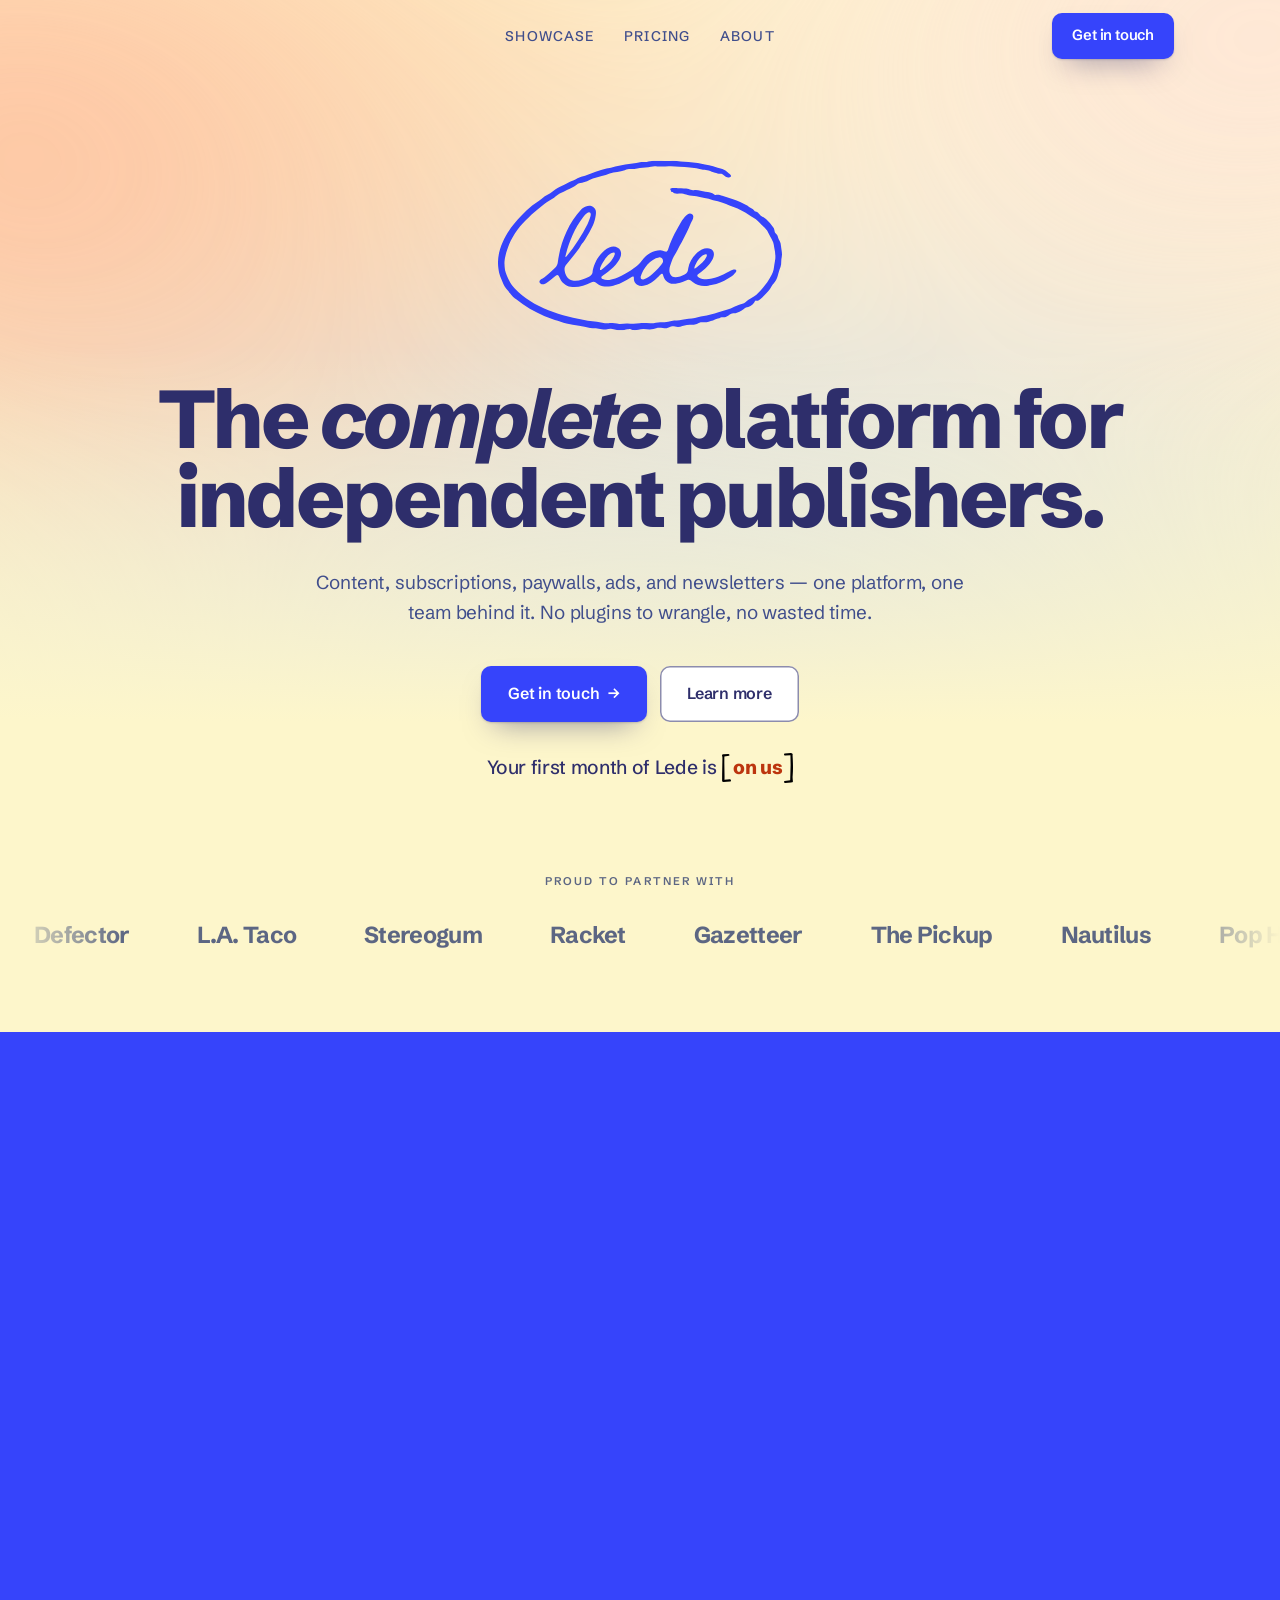
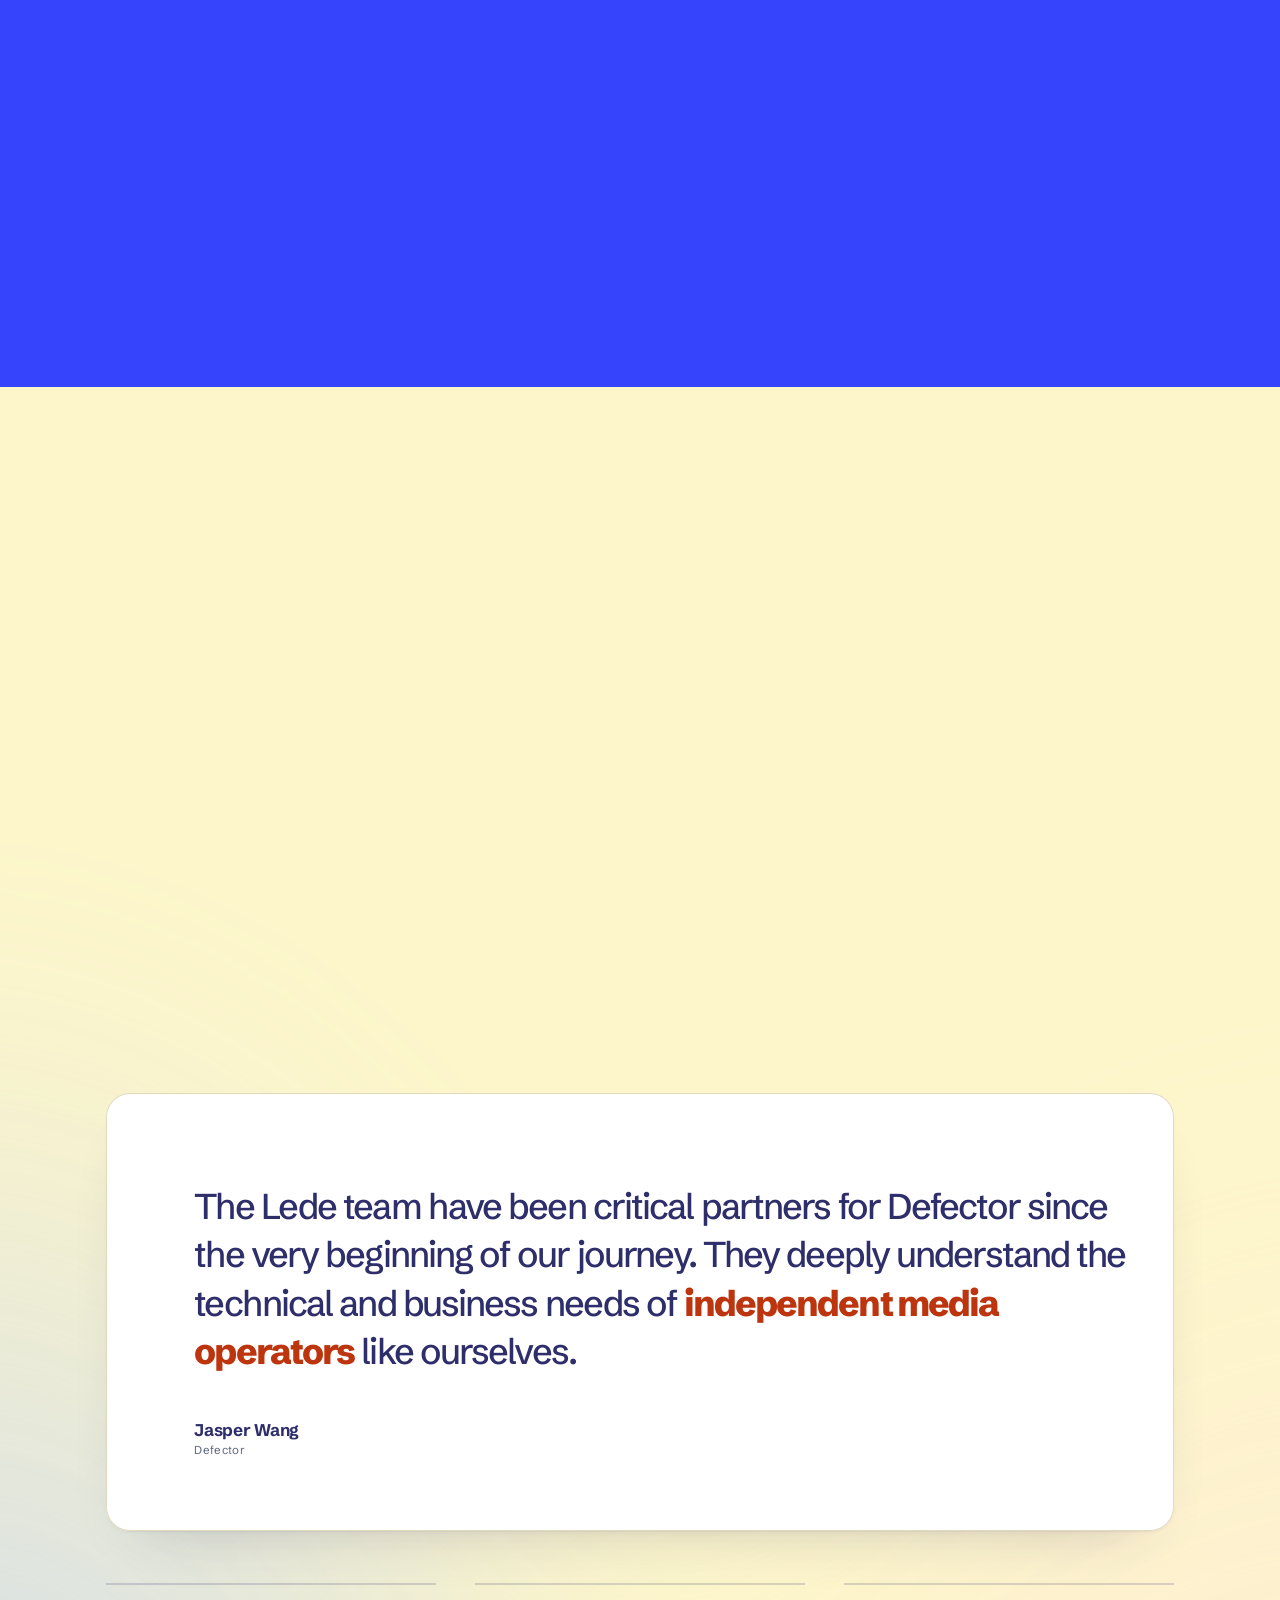
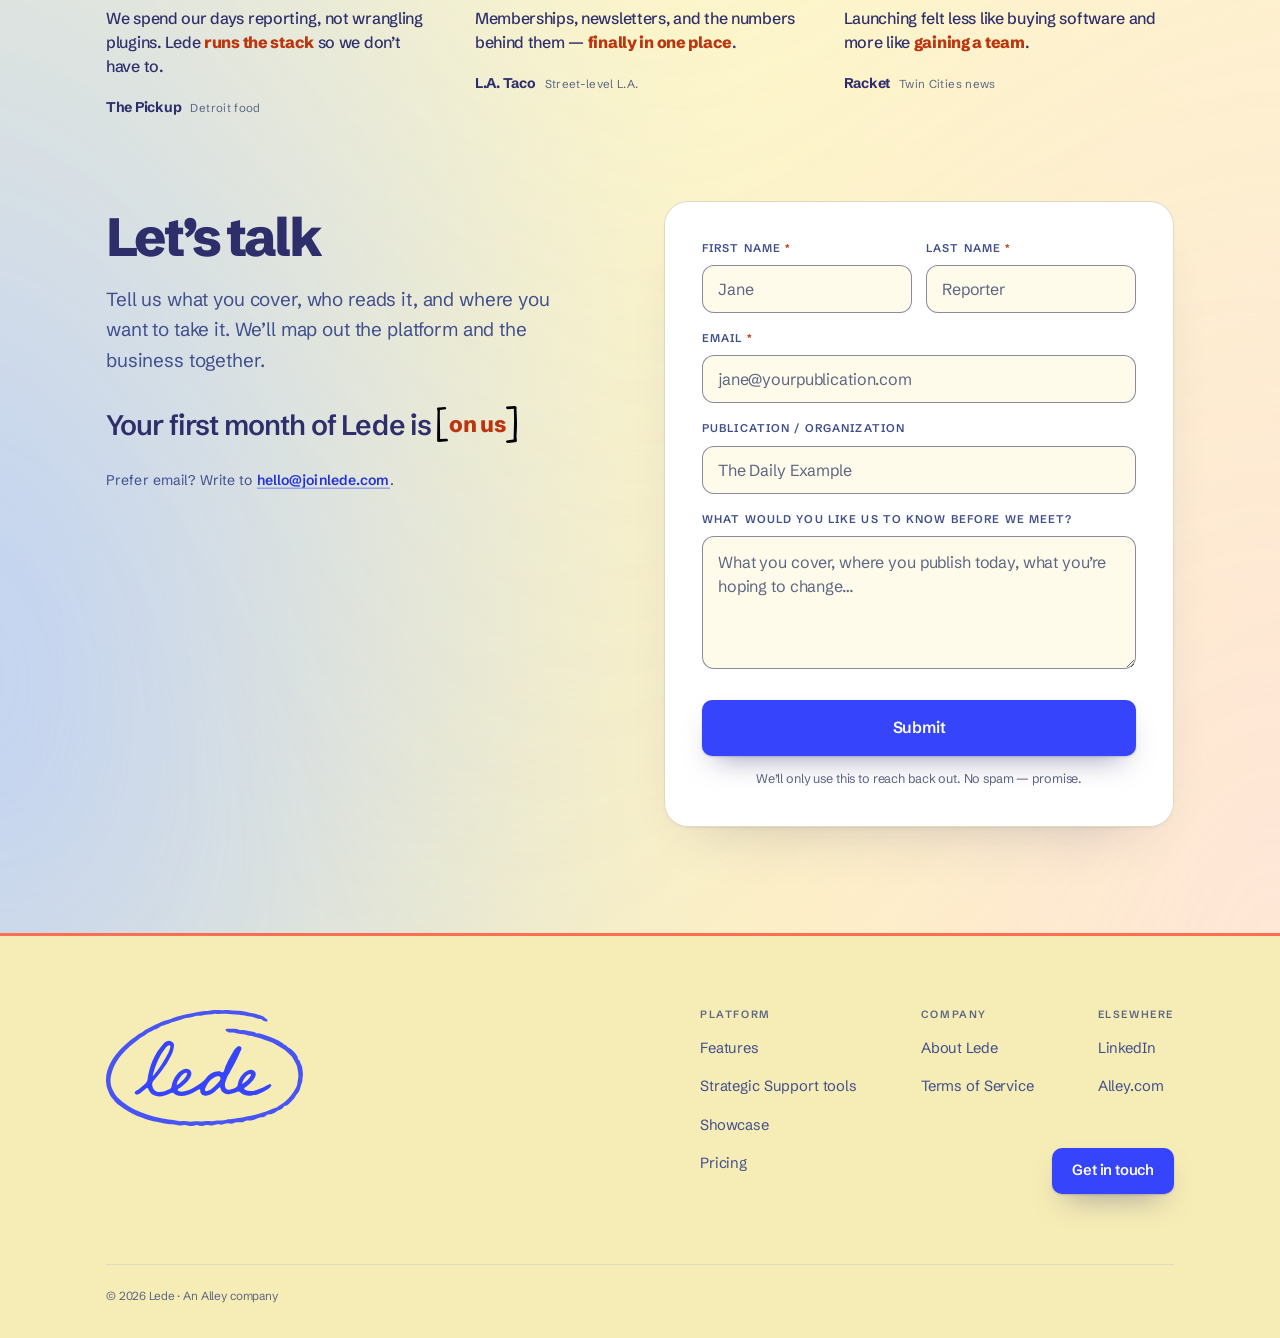
==== index.html @ f25b714c "Home page from Figma 4068:2: shared nav/footer/form, working feature carousel, exported SVG art Co-A" ====
<!DOCTYPE html>
<html lang="en" class="no-js">
<head>
<meta charset="utf-8">
<meta name="viewport" content="width=device-width, initial-scale=1">
<meta name="robots" content="noindex, nofollow">
<title>Lede — The complete platform for independent publishers</title>
<meta name="description" content="Lede is a technology platform for independent publishers. Content, subscriptions, paywalls, ads, and newsletters — one platform, one team behind it.">
<link rel="preconnect" href="https://fonts.googleapis.com">
<link rel="preconnect" href="https://fonts.gstatic.com" crossorigin>
<link href="https://fonts.googleapis.com/css2?family=Schibsted+Grotesk:ital,wght@0,400..900;1,400..900&display=swap" rel="stylesheet">
<link rel="stylesheet" href="css/lede.css">
<script>document.documentElement.className = 'js';</script>
<script src="js/lede.js" defer></script>
</head>
<body class="home">
<header class="nav" id="nav">
  <div class="nav-in">
    <a class="brand" href="index.html" aria-label="Lede — home"><img src="assets/svg/wordmark-nav.svg" width="104" height="43" alt=""></a>
    <nav class="nav-links" aria-label="Main">
      <a href="showcase.html">Showcase</a>
      <a href="pricing.html">Pricing</a>
      <a href="about.html">About</a>
    </nav>
    <div class="nav-cta"><a class="btn btn-p btn-sm" href="#start">Get in touch</a></div>
  </div>
</header>

<main>

<!-- ============================ HERO ============================ -->
<section class="hero" id="top">
  <div class="wash top" aria-hidden="true"></div>
  <div class="wrap hero-in">
    <img class="hero-mark reveal" src="assets/svg/logo-hero.svg" width="320" height="191" alt="Lede">
    <div class="reveal">
      <h1 class="h1">The <em class="it">complete</em> platform for independent publishers.</h1>
      <p class="lead">Content, subscriptions, paywalls, ads, and newsletters &mdash; one platform, one team
        behind it. No plugins to wrangle, no wasted time.</p>
    </div>
    <div class="reveal">
      <div class="hero-ctas">
        <a class="btn btn-p" href="#start">Get in touch <span class="arw" aria-hidden="true">&rarr;</span></a>
        <a class="btn btn-s" href="#platform">Learn more</a>
      </div>
      <p class="offer">Your first month of Lede is <span class="onus"><img class="art" src="assets/svg/bracket-sm-l.svg" width="9" height="29" alt="" aria-hidden="true"><span>on us</span><img class="art" src="assets/svg/bracket-sm-r.svg" width="9" height="29" alt="" aria-hidden="true"></span></p>
    </div>
  </div>

  <div class="trusted reveal">
    <span class="label-up">Proud to partner with</span>
    <div class="mq-mask">
      <div class="mq" id="mq">
        <span>Defector</span><span>L.A. Taco</span><span>Stereogum</span><span>Racket</span><span>Gazetteer</span><span>The Pickup</span><span>Nautilus</span><span>Pop Heist</span><span>The Lost Ogle</span>
      </div>
    </div>
  </div>
</section>

<!-- ============================ FEATURES ============================ -->
<section class="band features" id="platform">
  <div class="wrap">
    <div class="sec-head center reveal">
      <h2 class="h2">Features that work together <em class="it uline">by&nbsp;design<img class="art" src="assets/svg/underline-features.svg" width="183" height="23" alt="" aria-hidden="true"></em>.</h2>
      <p class="lead">Lede&rsquo;s broad range of features are built to work together &mdash; and they&rsquo;re all
        included in Lede&rsquo;s price. No add-ons, no surprise line items.</p>
    </div>
  </div>

  <!-- all five features; one centred, neighbours peeking. Behaviour in js/lede.js -->
  <div class="fcar reveal" data-carousel aria-roledescription="carousel" aria-label="Lede features" tabindex="0">
    <div class="fcar-view">
      <div class="fcar-track">
    <article class="fcard">
      <div class="fc-media">
        <img src="assets/img/feature-revenue.webp" width="1656" height="950" alt="Lede revenue tools: subscription plans, a revenue chart, ad placements and an A/B test." decoding="async">
        <div class="fc-over"><h3>Every revenue stream, in any mix.</h3></div>
      </div>
      <div class="fc-info">
          <div class="fc-row"><b>Any pricing</b><span>Plans, one-off products, coupons and gift subscriptions.</span></div>
          <div class="fc-row"><b>No custom development</b><span>Offer and experiment without waiting on an engineer.</span></div>
          <div class="fc-row"><b>Subscriptions and ads</b><span>Whatever the mix, Lede will support it.</span></div>
        <a class="fc-link" href="showcase.html">See how revenue tools work <i aria-hidden="true">&rarr;</i></a>
      </div>
    </article>
    <article class="fcard">
      <div class="fc-media">
        <img src="assets/img/feature-publishing.webp" width="1658" height="949" alt="The WordPress block editor with a new post open." loading="lazy" decoding="async">
        <div class="fc-over"><h3>Publishing made simple.</h3></div>
      </div>
      <div class="fc-info">
          <div class="fc-row"><b>Built on WordPress</b><span>The most popular and time-tested CMS on the internet.</span></div>
          <div class="fc-row"><b>Expert migration</b><span>Whether you&rsquo;re on WordPress or not, we&rsquo;ll move your content over.</span></div>
          <div class="fc-row"><b>Team training</b><span>We&rsquo;ll train up your team.</span></div>
        <a class="fc-link" href="showcase.html">See how publishing works <i aria-hidden="true">&rarr;</i></a>
      </div>
    </article>
    <article class="fcard">
      <div class="fc-media">
        <img src="assets/img/feature-data.webp" width="1656" height="950" alt="Lede audience dashboard joining newsletter and subscription data." loading="lazy" decoding="async">
        <div class="fc-over"><h3>A complete picture of your whole audience.</h3></div>
      </div>
      <div class="fc-info">
          <div class="fc-row"><b>One roof</b><span>Newsletter and subscription data, together.</span></div>
          <div class="fc-row"><b>Every reader</b><span>A complete picture of the people who read you.</span></div>
        <a class="fc-link" href="showcase.html">See how audience data works <i aria-hidden="true">&rarr;</i></a>
      </div>
    </article>
    <article class="fcard">
      <div class="fc-media">
        <div class="fc-ph" aria-hidden="true"></div><!-- image to come -->
        <div class="fc-over"><h3>Run free newsletters.</h3></div>
      </div>
      <div class="fc-info">
          <div class="fc-row"><b>Free newsletters</b><span>Expand your audience.</span></div>
          <div class="fc-row"><b>Premium editions</b><span>Connect with your most loyal fans.</span></div>
          <div class="fc-row"><b>Powered by Beehiiv</b><span>Sends run through our Beehiiv integration.</span></div>
        <a class="fc-link" href="showcase.html">See how newsletters work <i aria-hidden="true">&rarr;</i></a>
      </div>
    </article>
    <article class="fcard">
      <div class="fc-media">
        <div class="fc-ph" aria-hidden="true"></div><!-- image to come -->
        <div class="fc-over"><h3>Unique layouts, and a look that&rsquo;s yours.</h3></div>
      </div>
      <div class="fc-info">
          <div class="fc-row"><b>Block editor</b><span>WordPress&rsquo;s block editor for crafting layouts.</span></div>
          <div class="fc-row"><b>Design settings</b><span>A suite of settings for the look and feel.</span></div>
          <div class="fc-row"><b>Your brand</b><span>A site that amplifies your brand.</span></div>
        <a class="fc-link" href="showcase.html">See how design control works <i aria-hidden="true">&rarr;</i></a>
      </div>
    </article>
      </div>
    </div>
    <div class="fc-dots"></div>
  </div>
</section>

<!-- ========== CLOSING: support card, praise and the form share one wash ========== -->
<div class="closing">
<div class="wash bottom" aria-hidden="true"></div>

<section class="praise" id="praise">
  <div class="wrap">
    <div class="bundle-card reveal" id="support">
      <img class="art corner tl" src="assets/svg/corner-tl.svg" width="60" height="52" alt="" aria-hidden="true">
      <img class="art corner br" src="assets/svg/corner-br.svg" width="61" height="59" alt="" aria-hidden="true">
      <h2 class="h2">But that&rsquo;s not all&hellip;</h2>
      <p class="lead">Lede was designed and built by a team with decades of experience supporting
        publishers with their business, technology, and design challenges. We&rsquo;re ready to
        bring this know-how to your team.</p>
      <div class="pills">
        <a class="pill" href="#start">Learn more about our strategic support services
          <img class="art" src="assets/svg/arrow-pill.svg" width="45" height="11" alt="" aria-hidden="true"></a>
      </div>
    </div>

    <div class="praise-body">
      <div class="praise-head reveal">
        <h2 class="h2">Praise for Lede</h2>
        <img class="art" src="assets/svg/underline-praise.svg" width="389" height="22" alt="" aria-hidden="true">
      </div>

      <figure class="q-lead reveal">
        <blockquote>The Lede team have been critical partners for Defector since the very beginning of
          our journey. They deeply understand the technical and business needs of
          <span class="mark">independent media operators</span> like ourselves.</blockquote>
        <figcaption class="attr"><span class="nm">Jasper Wang</span><span class="ro">Defector</span></figcaption>
      </figure>

      <!-- supporting quotes are SAMPLE copy pending real ones from the client -->
      <div class="q-grid stagger reveal">
        <figure class="q">
          <p>We spend our days reporting, not wrangling plugins. Lede <span class="mark">runs the stack</span> so we don&rsquo;t have to.</p>
          <figcaption class="attr"><span class="nm">The Pickup</span><span class="ro">Detroit food</span></figcaption>
        </figure>
        <figure class="q">
          <p>Memberships, newsletters, and the numbers behind them &mdash; <span class="mark">finally in one place</span>.</p>
          <figcaption class="attr"><span class="nm">L.A. Taco</span><span class="ro">Street-level L.A.</span></figcaption>
        </figure>
        <figure class="q">
          <p>Launching felt less like buying software and more like <span class="mark">gaining a team</span>.</p>
          <figcaption class="attr"><span class="nm">Racket</span><span class="ro">Twin Cities news</span></figcaption>
        </figure>
      </div>
    </div>
  </div>
</section>

<!-- ============================ FINAL CTA ============================ -->
<section class="final" id="start">
  <div class="wrap final-in">
    <div class="final-copy reveal">
      <h2 class="h2">Let&rsquo;s talk</h2>
      <p class="lead">Tell us what you cover, who reads it, and where you want to take it.
        We&rsquo;ll map out the platform and the business together.</p>
      <p class="offer">Your first month of Lede is <span class="onus"><img class="art" src="assets/svg/bracket-lg-l.svg" width="11" height="36" alt="" aria-hidden="true"><span>on us</span><img class="art" src="assets/svg/bracket-lg-r.svg" width="11" height="37" alt="" aria-hidden="true"></span></p>
      <p class="note">Prefer email? Write to <a class="mail-link" href="mailto:hello@joinlede.com">hello@joinlede.com</a>.</p>
    </div>

    <div class="form-card reveal">
      <div id="formView">
        <!-- FORM — NOT CONNECTED. To go live, give the form a real action (or
             POST with fetch in js/lede.js) and drop the preventDefault shim.
             Fields: firstName, lastName, email, publication, message (+ honeypot). -->
        <form id="claimForm" action="#" method="POST" novalidate>
          <div class="form-row">
            <div class="field">
              <label for="firstName">First name <span class="req">*</span></label>
              <input id="firstName" name="firstName" type="text" autocomplete="given-name" placeholder="Jane" required>
            </div>
            <div class="field">
              <label for="lastName">Last name <span class="req">*</span></label>
              <input id="lastName" name="lastName" type="text" autocomplete="family-name" placeholder="Reporter" required>
            </div>
          </div>
          <div class="field">
            <label for="email">Email <span class="req">*</span></label>
            <input id="email" name="email" type="email" autocomplete="email" placeholder="jane@yourpublication.com" required>
          </div>
          <div class="field">
            <label for="publication">Publication / organization</label>
            <input id="publication" name="publication" type="text" autocomplete="organization" placeholder="The Daily Example">
          </div>
          <div class="field">
            <label for="message">What would you like us to know before we meet?</label>
            <textarea id="message" name="message" rows="4" placeholder="What you cover, where you publish today, what you&rsquo;re hoping to change&hellip;"></textarea>
          </div>
          <div class="hp" aria-hidden="true"><label>Company<input name="company" type="text" tabindex="-1" autocomplete="off"></label></div>
          <button type="submit" class="btn btn-p">Submit</button>
          <p class="finehint">We&rsquo;ll only use this to reach back out. No spam &mdash; promise.</p>
        </form>
      </div>
      <div class="success" id="successView" role="status" aria-live="polite">
        <div class="badge-ok" aria-hidden="true"><svg viewBox="0 0 24 24" fill="none" stroke="currentColor" stroke-width="2.4" stroke-linecap="round" stroke-linejoin="round"><path d="M20 6 9 17l-5-5"/></svg></div>
        <h3>Thanks for reaching out!</h3>
        <p>We&rsquo;ll be back in touch very soon to schedule our discussion.</p>
      </div>
    </div>
  </div>
</section>

</div><!-- /.closing -->

</main>

<footer class="foot">
  <div class="wrap">
    <div class="foot-grid">
      <div class="foot-brand"><a href="index.html" aria-label="Lede — home"><img src="assets/svg/logo-footer.svg" width="197" height="117" alt=""></a></div>
      <div class="foot-cols">
        <div>
          <h4>Platform</h4>
          <ul>
            <li><a href="index.html#platform">Features</a></li>
            <li><a href="index.html#support">Strategic Support tools</a></li>
            <li><a href="showcase.html">Showcase</a></li>
            <li><a href="pricing.html">Pricing</a></li>
          </ul>
        </div>
        <div>
          <h4>Company</h4>
          <ul>
            <li><a href="about.html">About Lede</a></li>
            <li><a href="#">Terms of Service</a></li>
          </ul>
        </div>
        <div>
          <h4>Elsewhere</h4>
          <ul>
            <li><a href="#">LinkedIn</a></li>
            <li><a href="https://alley.com" target="_blank" rel="noopener">Alley.com</a></li>
          </ul>
        </div>
      </div>
    </div>
    <div class="foot-cta"><a class="btn btn-p btn-sm" href="#start">Get in touch</a></div>
    <div class="foot-base"><p>&copy; <span id="year">2026</span> Lede &middot; An Alley company</p></div>
  </div>
</footer>
</body>
</html>
---- css/lede.css ----
/* ============================================================
   LEDE — v13 · the one stylesheet every page shares
   Rebuilt from the Figma frames (file joinlede.com-redesign, page
   "Homepage (26)"): home 4068:2, pricing 4515:44, showcase 4520:58.
   Tokens are v12 "Ember" with the Figma's new blue (#3644FB). Type
   is Schibsted throughout — the mono face is gone. The scroll-drawn
   line is gone. Hand-drawn art lives in assets/svg/.

   Pages: index.html (home) · pricing.html · showcase.html · about.html
   Home only: body.home hides the nav wordmark until the header sticks.
   ============================================================ */

/* FONT SWAP: Schibsted Grotesk is a stand-in for an Adobe Fonts face.
   Change --sans below (and the <link> in each page) — nothing else moves. */

:root{
  /* ---------- grounds ---------- */
  --ground:      #FDF6CB;   /* page ground — the signature butter cream, NOT white */
  --ground-2:    #FFFBEA;   /* paler butter — the bundle section, so the card pops */
  --ground-3:    #F6ECB6;   /* toasted butter — the footer close */
  --surface:     #FFFFFF;   /* cards, product planes. On cream a card is 1.09:1, so
                               every card also carries a --line hairline. */
  --surface-2:   #FFFBEA;   /* nested panels, input fields */

  /* ---------- ink. Deep indigo, never black and never brown ---------- */
  --ink:         #2E2E6B;   /* 11.2:1 on the cream ground */
  --ink-soft:    #404E8C;   /* body — shifted toward blue so it reads cool on yellow */
  --ink-faint:   #5C6683;   /* meta — steel slate, 5.2:1 on cream */

  /* ---------- accents ---------- */
  --accent:      #3644FB;   /* v13 blue (Figma) — primary action, links, the band. 5.7:1 on cream, white on it 6.2:1 */
  --accent-deep: #2331D6;   /* hover / pressed */
  --accent-ink:  #FFFFFF;
  --pop:         #FF6E50;   /* persimmon — FILLS ONLY, never text on a light ground */
  --pop-deep:    #E85A3C;
  --pop-ink:     #262357;   /* the label colour on a persimmon fill — 5.2:1 */
  --warm:        #FF6E50;
  --warm-ink:    #BC350E;   /* persimmon darkened until it is legal as text — 5.3:1 on cream */

  /* ---------- the saturated band (platform section) ---------- */
  --band:        #3644FB;
  --band-ink:    #FFFFFF;
  --band-ink-soft:#E6ECFF;
  --band-rule:   #FDF0B8;   /* the rule under the emphasised phrase, ON the band —
                               persimmon is only 2.4:1 on cerulean, butter is 9.1:1 */

  /* ---------- the bundle card ---------- */
  --bundle:      #FF6E50;
  --bundle-ink:  #262357;
  --bundle-soft: #1F1C4A;
  --bundle-line: rgba(31,28,74,.62);   /* the pill stroke is the pill's only edge */
  --bundle-pill: rgba(255,253,246,.82);
  /* persimmon is mid-value: no text colour is legible enough on it to make one word
     jump. So on this palette the highlighted word becomes a cream marker block. */
  --mark-fg:     #2E2E6B;
  --mark-bg:     #FDF6CB;

  /* ---------- tints: card and pill surfaces. On cream these separate by HUE,
       not by luminance, so they are authored as opaque hexes. ---------- */
  --tint-1:      #E4EBFF;   /* blue */
  --tint-2:      #FFE9E3;   /* rose */
  --tint-3:      #FDF0B8;   /* butter */
  --tint-4:      #D8E2FF;   /* periwinkle */
  --tint-5:      #FFE1DC;   /* rose, light */

  /* ---------- rules ---------- */
  --line:        #E0DABE;
  --line-2:      #EDE7D2;
  --line-ink:    #2E2E6B;   /* the hand-drawn stroke — indigo ink, not black */

  /* ---------- the two washes. Warm opens, cool closes. Every stop is a LIGHT
       value so dark ink survives wherever they composite. The persimmon stop and
       the periwinkle stop are placed far apart on purpose: overlapped, they
       composite to a dead lavender. ---------- */
  --wash1-a:     #FFB394;   /* persimmon, lifted — upper left */
  --wash1-b:     #FFE1DC;   /* rose — upper right */
  --wash1-c:     #B9CCFF;   /* periwinkle — lower centre, clear of the persimmon */
  --wash2-a:     #AFC8FF;
  --wash2-b:     #FFE1DC;
  --wash2-c:     #FDF0B8;

  --input-line:  rgba(46,46,107,.55);   /* form + secondary-button stroke, 3:1 on white */
  --warm-deep:   #A22E0C;               /* the eyebrow, darkened for the closing wash */
  --sh-band:     0,0,0;                 /* on the saturated band an indigo-tinted shadow is
                                           invisible, so cards there cast a neutral one */

  /* derived: ink and accent at alpha, so nothing downstream hardcodes a colour.
     These are the ONLY reason this file and v11-volt differ solely in :root. */
  --ink-a12:     rgba(46,46,107,.12);
  --ink-a14:     rgba(46,46,107,.14);
  --ink-a16:     rgba(46,46,107,.16);
  --ink-a18:     rgba(46,46,107,.18);
  --ink-a34:     rgba(46,46,107,.34);
  --accent-a16:  rgba(54,68,251,.16);
  --accent-a40:  rgba(54,68,251,.4);
  --ground-0:    rgba(253,246,203,0);   /* --ground at zero alpha, for wash fades */
  --nav-bg:      rgba(253,246,203,.9);
  --rule-top:    #FF6E50;               /* the 3px rule over the footer */
  --tick:        url("data:image/svg+xml,%3Csvg xmlns='http://www.w3.org/2000/svg' viewBox='0 0 18 18'%3E%3Cpath d='M5 9.4l2.6 2.6L13 6.6' fill='none' stroke='%23262357' stroke-width='2' stroke-linecap='round' stroke-linejoin='round'/%3E%3C/svg%3E");

  /* shadows are tinted with the indigo, never with black */
  --sh: 46,46,107;

  --sans: "Schibsted Grotesk", "Helvetica Neue", Arial, sans-serif;
  /* v13: the Figma set everything in Schibsted — no mono face is loaded */

  --max: 1180px;
  --gut: clamp(20px, 5vw, 56px);
  --r-xl: 24px;
  --r-lg: 18px;
  --r-md: 12px;

  --shadow-card: 0 1px 0 rgba(var(--sh),.04), 0 2px 6px -3px rgba(var(--sh),.08),
                 0 30px 60px -40px rgba(var(--sh),.30);

  --ease: cubic-bezier(.22,1,.36,1);
  --ease-soft: cubic-bezier(.4,0,.2,1);
}

*,*::before,*::after{ box-sizing:border-box; }
html{ -webkit-text-size-adjust:100%; scroll-behavior:smooth; }
body{
  margin:0; background:var(--ground); color:var(--ink);
  font-family:var(--sans); font-size:17px; line-height:1.62;
  font-weight:400; letter-spacing:-.008em;
  -webkit-font-smoothing:antialiased; -moz-osx-font-smoothing:grayscale;
  overflow-x:hidden;
}
img,svg{ display:block; max-width:100%; }
figure,blockquote{ margin:0; }
a{ color:inherit; text-decoration:none; }
button{ font:inherit; color:inherit; cursor:pointer; }
::selection{ background:var(--pop); color:var(--pop-ink); }
:focus-visible{ outline:2.5px solid var(--accent); outline-offset:3px; border-radius:4px; }

.wrap{ width:100%; max-width:var(--max); margin:0 auto; padding-inline:var(--gut); }
.sr{ position:absolute; width:1px; height:1px; overflow:hidden; clip:rect(0 0 0 0); }

/* ============================================================
   TYPE
   ============================================================ */
h1,h2,h3,h4{ margin:0; font-weight:700; letter-spacing:-.035em; line-height:1.02; }
.h1{ font-size:clamp(2.75rem, 6.4vw, 5.5rem); font-weight:800; letter-spacing:-.042em; line-height:.97; }
.h2{ font-size:clamp(2.15rem, 4.2vw, 3.5rem); font-weight:800; letter-spacing:-.04em; line-height:1.02; }
.h3{ font-size:1.28rem; font-weight:700; line-height:1.22; letter-spacing:-.024em; }
.it{ font-style:italic; font-weight:800; }
.lead{ font-size:clamp(1.04rem,1.5vw,1.18rem); line-height:1.6; letter-spacing:-.0075em; color:var(--ink-soft); margin:0; }
.body-sm{ font-size:.95rem; line-height:1.58; color:var(--ink-soft); margin:0; }
.mark{ color:var(--warm-ink); font-weight:800; }
.label-up{ font-size:.7rem; font-weight:600; letter-spacing:.18em; text-transform:uppercase; color:var(--ink-faint); }
.mail-link{ color:var(--accent-deep); font-weight:600; box-shadow:inset 0 -1.5px 0 var(--accent-a40); transition:box-shadow .3s; }
.mail-link:hover{ box-shadow:inset 0 -2.5px 0 var(--accent-deep); }

.sec-head{ max-width:640px; }
.sec-head.center{ max-width:860px; margin:0 auto; text-align:center; }
.sec-head .lead{ margin-top:20px; max-width:620px; }
.sec-head.center .lead{ max-width:640px; margin-inline:auto; }

/* hand-drawn art sits in the flow as an <img>; decorative ones are aria-hidden */
.art{ display:block; height:auto; pointer-events:none; user-select:none; }

/* "[on us]" — the offer phrase between two hand-drawn brackets */
.onus{ display:inline-flex; align-items:center; white-space:nowrap; vertical-align:middle; color:var(--warm-ink); font-weight:800; }
.onus .art{ flex:0 0 auto; }

/* ============================================================
   THE WASH — one recipe, three light stops, heavy blur. Used twice
   per page: the opening wash under the page head, and the closing
   wash under the form. (Client rule since v9.)
   ============================================================ */
.wash{ position:absolute; inset:0; z-index:0; pointer-events:none; overflow:hidden; }
.wash::before{
  content:""; position:absolute; inset:-28% -22%;
  background:
    radial-gradient(64% 58% at 16% 30%, var(--wash1-a) 0%, transparent 70%),
    radial-gradient(62% 56% at 84% 20%, var(--wash1-b) 0%, transparent 70%),
    radial-gradient(82% 68% at 52% 78%, var(--wash1-c) 0%, transparent 72%);
  filter:blur(120px); opacity:.86;
}
.wash.top{ inset:0 0 auto; height:min(88vh, 880px); }
.wash.top::after{
  content:""; position:absolute; inset:auto 0 0; height:56%;
  background:linear-gradient(180deg, var(--ground-0), var(--ground) 84%);
}
.closing{ position:relative; isolation:isolate; }
.wash.bottom::before{
  background:
    radial-gradient(60% 56% at 12% 74%, var(--wash2-a) 0%, transparent 70%),
    radial-gradient(56% 60% at 88% 82%, var(--wash2-b) 0%, transparent 70%),
    radial-gradient(70% 62% at 58% 96%, var(--wash2-c) 0%, transparent 72%);
}
.wash.bottom::after{
  content:""; position:absolute; inset:0 0 auto; height:24%;
  background:linear-gradient(0deg, var(--ground-0), var(--ground) 94%);
}
.closing > section{ position:relative; z-index:1; }
.page-head{ position:relative; overflow:clip; isolation:isolate; }
.page-head > .wrap{ position:relative; z-index:1; }

/* ---------- reveal ---------- */
.reveal{ opacity:0; transform:translateY(18px); transition:opacity .8s var(--ease), transform .8s var(--ease); }
.reveal.is-in{ opacity:1; transform:none; }
.stagger>*{ opacity:0; transform:translateY(16px); transition:opacity .7s var(--ease), transform .7s var(--ease); }
.stagger.is-in>*{ opacity:1; transform:none; }
.stagger.is-in>*:nth-child(2){ transition-delay:.08s; }
.stagger.is-in>*:nth-child(3){ transition-delay:.14s; }
.stagger.is-in>*:nth-child(4){ transition-delay:.20s; }
.stagger.is-in>*:nth-child(5){ transition-delay:.26s; }
.stagger.is-in>*:nth-child(6){ transition-delay:.32s; }

/* ---------- buttons ---------- */
.btn{
  display:inline-flex; align-items:center; gap:.6em; border:0;
  padding:15px 27px; border-radius:10px; font-size:1rem; font-weight:600;
  letter-spacing:-.014em; position:relative; isolation:isolate;
  transition:transform .4s var(--ease), box-shadow .4s var(--ease), background .3s;
}
.btn-p{ background:var(--accent); color:var(--accent-ink); box-shadow:0 1px 2px rgba(var(--sh),.2), 0 14px 30px -14px rgba(var(--sh),.55); }
.btn-p:hover{ transform:translateY(-2px); background:var(--accent-deep); box-shadow:0 1px 2px rgba(var(--sh),.24), 0 22px 42px -16px rgba(var(--sh),.6); }
.btn-p .arw{ transition:transform .4s var(--ease); }
.btn-p:hover .arw{ transform:translateX(4px); }
.btn-s{ background:var(--surface); color:var(--ink); box-shadow:inset 0 0 0 1.5px var(--input-line); }
.btn-s:hover{ transform:translateY(-2px); box-shadow:inset 0 0 0 1.5px var(--ink-soft); }
.btn-sm{ padding:11px 20px; font-size:.925rem; }

/* ============================================================
   HEADER — Figma: wordmark left, links centred, button right.
   Transparent at rest; cream + blur once it sticks. On the home
   page the wordmark waits for the stick (the hero has the big logo).
   ============================================================ */
.nav{
  position:fixed; inset:0 0 auto; z-index:60; height:72px; display:flex; align-items:center;
  transition:background .4s var(--ease-soft), box-shadow .4s var(--ease-soft), height .4s var(--ease-soft);
}
.nav.stuck{
  height:62px; background:var(--nav-bg); backdrop-filter:blur(12px); -webkit-backdrop-filter:blur(12px);
  box-shadow:0 1px 0 var(--line-2), 0 8px 24px -18px rgba(var(--sh),.3);
}
.nav-in{
  display:grid; grid-template-columns:1fr auto 1fr; align-items:center; gap:24px;
  width:100%; max-width:var(--max); margin:0 auto; padding-inline:var(--gut);
}
.brand{ justify-self:start; display:block; }
.brand img{ width:104px; height:auto; }
.home .nav .brand{ opacity:0; visibility:hidden; transform:translateY(-6px);
  transition:opacity .45s var(--ease-soft), transform .45s var(--ease-soft), visibility 0s .45s; }
.home .nav.stuck .brand{ opacity:1; visibility:visible; transform:none; transition-delay:0s; }
.nav-links{ display:flex; gap:30px; }
.nav-links a{
  font-size:.875rem; font-weight:500; letter-spacing:.08em; line-height:1.44;
  text-transform:uppercase; color:var(--ink-soft); position:relative; padding-block:4px; transition:color .3s;
}
.nav-links a::after{
  content:""; position:absolute; left:0; right:100%; bottom:0; height:2px;
  background:var(--warm); border-radius:2px; transition:right .4s var(--ease);
}
.nav-links a:hover,.nav-links a[aria-current="page"]{ color:var(--ink); }
.nav-links a:hover::after,.nav-links a[aria-current="page"]::after{ right:0; }
.nav-cta{ justify-self:end; }

/* ============================================================
   HOME — HERO
   ============================================================ */
.hero{ position:relative; padding:150px 0 0; overflow:clip; isolation:isolate; }
.hero-in{ position:relative; z-index:2; text-align:center; }
.hero-mark{ width:clamp(210px, 22.2vw, 320px); margin:0 auto 38px; }
.hero h1{ max-width:19ch; margin:0 auto; }
.hero .lead{ max-width:648px; margin:30px auto 0; }
.hero-ctas{ display:flex; flex-wrap:wrap; gap:13px; justify-content:center; margin-top:38px; }
.hero .offer{
  margin:30px 0 0; display:flex; flex-wrap:wrap; justify-content:center; align-items:center; gap:6px;
  font-size:clamp(1.04rem,1.5vw,1.24rem); font-weight:500; letter-spacing:-.018em; color:var(--ink);
}
.hero .onus .art{ width:9px; }
.hero .onus span{ padding:0 2px; }

/* partner logo band */
.trusted{ position:relative; z-index:1; padding:89px 0 78px; text-align:center; }
.trusted .label-up{ display:block; margin-bottom:26px; }
.mq-mask{
  position:relative; overflow:hidden;
  mask-image:linear-gradient(90deg,transparent,#000 9.7%,#000 90.3%,transparent);
  -webkit-mask-image:linear-gradient(90deg,transparent,#000 9.7%,#000 90.3%,transparent);
}
.mq{ display:flex; width:max-content; animation:mq 52s linear infinite; }
.mq-mask:hover .mq{ animation-play-state:paused; }
.mq span{ font-size:1.45rem; font-weight:700; letter-spacing:-.03em; line-height:1.62; color:var(--ink-faint); padding:0 34px; white-space:nowrap; transition:color .3s; }
.mq span:hover{ color:var(--accent); }
@keyframes mq{ to{ transform:translateX(-50%); } }

/* ============================================================
   HOME — FEATURES BAND + CAROUSEL
   ============================================================ */
.band{ position:relative; background:var(--band); color:var(--band-ink); }
.features{ padding:104px 0 108px; }
.features .h2{ color:var(--band-ink); }
.features .lead{ color:var(--band-ink-soft); }
/* the hand-drawn underline sits under "design", sized in em so it
   tracks the headline at every width (Figma: 183×23 at 56px type) */
.uline{ position:relative; display:inline-block; }
.uline > .art{ position:absolute; }
.features .uline > .art{ left:1.34em; top:.86em; width:3.27em; opacity:1; }

.fcar{ margin-top:56px; }
.fcar-view{ overflow:hidden; }
.fcar-track{
  --card-w:min(1068px, calc(100vw - 2 * max(var(--gut), 64px)));
  display:flex; gap:26px; transition:transform .6s var(--ease); will-change:transform;
  touch-action:pan-y;
}
.fcar-track.no-anim{ transition:none; }
.fcard{
  flex:0 0 var(--card-w); display:grid; grid-template-columns:minmax(0,1.62fr) minmax(0,1fr);
  min-height:460px; border-radius:var(--r-xl); overflow:hidden; isolation:isolate;
  background:var(--surface); color:var(--ink);
  box-shadow:0 1px 0 rgba(var(--sh),.06), 0 40px 74px -44px rgba(var(--sh-band),.5);
}
.fc-media{ position:relative; min-height:clamp(300px,32vw,460px); overflow:hidden; background:var(--surface-2); }
.fc-media img{ position:absolute; inset:0; width:100%; height:100%; object-fit:cover; object-position:center; }
.fc-ph{ position:absolute; inset:0; background:linear-gradient(135deg,var(--tint-2) 0%,var(--tint-4) 54%,var(--tint-3) 100%); }
.fc-over{
  position:absolute; inset:auto 0 0 0; padding:clamp(24px,2.7vw,38px);
  background:linear-gradient(to top,rgba(46,46,107,.86),rgba(46,46,107,.44) 58%,rgba(46,46,107,0));
}
.fc-over h3{ margin:0; max-width:11em; color:#fff; font-weight:700; font-size:clamp(1.48rem,2.4vw,2.15rem); line-height:1.13; letter-spacing:-.034em; }
.fc-info{ display:flex; flex-direction:column; padding:clamp(26px,2.7vw,38px); background:var(--surface); border-left:1px solid var(--line-2); }
.fc-row{ padding:18px 0; border-top:1px solid var(--line-2); }
.fc-row:first-child{ border-top:0; padding-top:0; }
.fc-row b{ display:block; font-weight:800; color:var(--ink); line-height:1.18; font-size:clamp(1.12rem,1.5vw,1.36rem); letter-spacing:-.03em; }
.fc-row span{ display:block; margin-top:6px; font-size:.9rem; line-height:1.45; color:var(--ink-soft); }
.fc-link{ margin-top:auto; padding-top:28px; display:inline-flex; align-items:center; gap:13px; font-size:.95rem; font-weight:700; letter-spacing:-.018em; color:var(--ink); }
.fc-link i{
  width:38px; height:38px; flex:0 0 auto; border-radius:50%; background:var(--warm);
  display:grid; place-items:center; font-style:normal; font-weight:700; color:var(--pop-ink);
  transition:transform .4s var(--ease);
}
.fc-link:hover i{ transform:translateX(4px); }
.fc-dots{ display:flex; gap:8px; justify-content:center; margin-top:32px; }
.fc-dots button{ width:28px; height:5px; padding:0; border:0; border-radius:999px; background:rgba(255,255,255,.34); transition:width .4s var(--ease), background .3s; }
.fc-dots button[aria-current="true"]{ width:44px; background:var(--band-ink); }
.fc-dots button:focus-visible{ outline-color:#fff; outline-offset:4px; }
/* no JS: the track scrolls natively instead */
.no-js .fcar-view{ overflow-x:auto; scroll-snap-type:x mandatory; }
.no-js .fcard{ scroll-snap-align:center; }

/* ============================================================
   CLOSING — the strategic-support card, praise, the form
   ============================================================ */
.praise{ padding:104px 0 84px; }
.bundle-card{
  position:relative; border-radius:var(--r-xl); background:var(--bundle); color:var(--bundle-ink);
  padding:clamp(46px,6vw,86px) clamp(26px,5vw,72px); text-align:center;
  box-shadow:0 2px 6px -3px rgba(var(--sh),.14), 0 40px 80px -50px rgba(var(--sh),.4);
}
.bundle-card :focus-visible{ outline-color:var(--bundle-soft); }
.bundle-card .h2{ max-width:24ch; margin:0 auto; color:var(--bundle-ink); }
.bundle-card .lead{ max-width:692px; margin:22px auto 0; color:var(--bundle-soft); }
.bundle-card .corner{ position:absolute; }
.bundle-card .corner.tl{ left:37px; top:34px; width:60px; }
.bundle-card .corner.br{ right:36px; bottom:33px; width:61px; }
.pills{ list-style:none; margin:38px 0 0; padding:0; display:flex; flex-wrap:wrap; gap:10px; justify-content:center; }
.pill{
  display:inline-flex; align-items:center; gap:10px; padding:12px 22px; border-radius:999px;
  font-size:.95rem; font-weight:600; letter-spacing:-.012em; color:var(--bundle-ink);
  background:var(--bundle-pill); box-shadow:inset 0 0 0 1.5px var(--bundle-line);
  transition:transform .4s var(--ease), background .3s;
}
.pill .art{ width:45px; transition:transform .4s var(--ease); }
a.pill:hover{ transform:translateY(-2px); background:#fff; }
a.pill:hover .art{ transform:translateX(4px); }

.praise-body{ margin-top:80px; }
.praise-head{ text-align:center; }
.praise-head .art{ width:min(389px, 70%); margin:0 auto; }
.q-lead{
  margin-top:38px; border-radius:var(--r-xl);
  /* Figma: 100px in on the left, but the quote runs to 15px off the right edge */
  padding:clamp(36px,6.9vw,100px) clamp(18px,1vw,26px) clamp(30px,5.6vw,80px) clamp(26px,6.9vw,100px);
  background:var(--surface); box-shadow:inset 0 0 0 1px var(--line), var(--shadow-card);
}
.q-lead blockquote{ margin:0; max-width:953px; font-weight:500; color:var(--ink); font-size:clamp(1.58rem,2.8vw,2.5rem); line-height:1.355; letter-spacing:-.053em; }
.attr .nm{ display:block; font-weight:700; letter-spacing:-.018em; line-height:1.3; color:var(--ink); }
.attr .ro{ display:block; font-size:.72rem; letter-spacing:.03em; color:var(--ink-faint); }
.q-lead .attr{ margin-top:43px; }
.q-lead .attr .nm{ font-size:1.06rem; }
.q-grid{ display:grid; grid-template-columns:repeat(3,1fr); gap:clamp(22px,3vw,43px); margin-top:clamp(38px,4vw,58px); }
.q{ padding:21px 0 0; border-top:2px solid var(--ink-a18); }
.q p{ margin:0; font-size:1rem; line-height:1.5; font-weight:500; letter-spacing:-.018em; color:var(--ink); }
.q .attr{ display:flex; flex-wrap:wrap; align-items:baseline; gap:4px 9px; margin-top:20px; }
.q .attr .nm{ display:inline; font-size:.88rem; }
.q .attr .ro{ display:inline; }

/* ---------- final CTA + form ---------- */
.final{ position:relative; padding:0 0 106px; }
.final-in{ display:grid; grid-template-columns:minmax(0,486fr) minmax(0,510fr); gap:72px; align-items:start; }
.final h2{ letter-spacing:-.0525em; line-height:1.34; }
.final .lead{ margin-top:12px; max-width:44ch; }
.final .offer{
  margin:30px 0 0; display:flex; flex-wrap:wrap; align-items:center; gap:6px;
  font-size:clamp(1.42rem,2.2vw,1.95rem); font-weight:600; color:var(--ink); letter-spacing:-.03em; line-height:1.18;
}
.final .onus{ font-size:.79em; letter-spacing:-.018em; gap:0; }
.final .onus .art{ width:11px; }
.final .onus span{ padding:0 3px; margin-inline:-2px; }
.final .note{ margin:26px 0 0; font-size:.875rem; letter-spacing:.008em; color:var(--ink-soft); }

.form-card{ border-radius:var(--r-xl); background:var(--surface); padding:clamp(26px,3.4vw,38px); box-shadow:inset 0 0 0 1px var(--line), var(--shadow-card); }
.form-row{ display:grid; grid-template-columns:1fr 1fr; gap:14px; }
.field + .field,.form-row + .field{ margin-top:16px; }
.form-row .field + .field{ margin-top:0; }
.field label{ display:block; font-size:.7rem; font-weight:600; letter-spacing:.1em; text-transform:uppercase; color:var(--ink-soft); margin-bottom:8px; }
.field input,.field textarea{
  width:100%; font-family:var(--sans); font-size:1rem; color:var(--ink); letter-spacing:-.008em;
  padding:13px 15px; border:1.5px solid var(--input-line); border-radius:var(--r-md);
  background:var(--surface-2); transition:border-color .2s var(--ease-soft), box-shadow .2s var(--ease-soft), background .2s;
}
.field textarea{ resize:vertical; min-height:133px; line-height:1.5; }
.field input::placeholder,.field textarea::placeholder{ color:var(--ink-faint); }
.field input:focus,.field textarea:focus{ outline:none; background:#fff; border-color:var(--accent); box-shadow:0 0 0 4px var(--accent-a16); }
.field input:user-invalid{ border-color:var(--warm-ink); }
.req{ color:var(--warm-ink); font-weight:700; }
.hp{ position:absolute; left:-9999px; width:1px; height:1px; overflow:hidden; }
.form-card .btn{ margin-top:24px; width:100%; justify-content:center; }
.finehint{ font-size:.79rem; color:var(--ink-faint); text-align:center; margin:14px 0 0; line-height:1.45; }
.success{ display:none; text-align:center; padding:18px 4px 10px; }
.success.show{ display:block; animation:pop .45s var(--ease); }
.success .badge-ok{ width:58px; height:58px; border-radius:14px; background:var(--pop); display:grid; place-items:center; margin:0 auto 20px; color:var(--ink); }
.success .badge-ok svg{ width:27px; height:27px; }
.success h3{ font-size:1.75rem; font-weight:800; letter-spacing:-.035em; margin-bottom:12px; }
.success p{ color:var(--ink-soft); font-size:1rem; max-width:34ch; margin:0 auto; line-height:1.6; }
@keyframes pop{ from{ opacity:0; transform:translateY(10px); } to{ opacity:1; transform:none; } }

/* ============================================================
   FOOTER
   ============================================================ */
.foot{ position:relative; padding:74px 0 32px; background:var(--ground-3); border-top:3px solid var(--rule-top); }
.foot-grid{ display:grid; grid-template-columns:minmax(0,1fr) auto; gap:clamp(32px,6vw,86px); }
.foot-brand img{ width:197px; height:auto; }
.foot-cols{ display:grid; grid-template-columns:repeat(3,auto); gap:clamp(28px,5vw,72px); }
.foot-cols h4{ font-size:.66rem; font-weight:600; letter-spacing:.15em; text-transform:uppercase; color:var(--ink-faint); margin:0 0 15px; line-height:1; }
.foot-cols ul{ list-style:none; margin:0; padding:0; display:grid; gap:12.7px; }
.foot-cols li{ line-height:24px; }
.foot-cols a{ font-size:.92rem; line-height:1.6; color:var(--ink-soft); transition:color .25s; }
.foot-cols a:hover{ color:var(--accent); }
.foot-cta{ display:flex; justify-content:flex-end; margin-top:-27px; }
.foot-base{ margin-top:70px; padding-top:22px; border-top:1px solid var(--line); }
.foot-base p{ margin:0; font-size:.735rem; color:var(--ink-faint); }

/* ============================================================
   RESPONSIVE
   ============================================================ */
@media (max-width:1040px){
  .final-in{ grid-template-columns:1fr; gap:40px; }
  .q-grid{ grid-template-columns:1fr; }
  .foot-grid{ grid-template-columns:1fr; }
}
@media (max-width:860px){
  .nav-in{ grid-template-columns:1fr auto; }
  .nav-links{ display:none; }
  .hero{ padding-top:120px; }
  .features{ padding:80px 0 84px; }
  .fcar{ margin-top:44px; }
  .fcar-track{ --card-w:calc(100vw - 2 * var(--gut)); gap:12px; }
  .fcard{ grid-template-columns:minmax(0,1fr); min-height:0; }
  .fc-media{ min-height:clamp(230px,52vw,330px); }
  .fc-info{ border-left:0; border-top:1px solid var(--line-2); }
  .praise{ padding:76px 0 68px; }
  .praise-body{ margin-top:64px; }
  .bundle-card .corner.tl{ left:16px; top:16px; width:40px; }
  .bundle-card .corner.br{ right:16px; bottom:16px; width:40px; }
  .final{ padding:0 0 86px; }
  .trusted{ padding:64px 0 60px; }
  .foot-cta{ margin-top:22px; justify-content:flex-start; }
}
@media (max-width:640px){
  body{ font-size:16px; }
  .foot-cols{ grid-template-columns:1fr 1fr; gap:28px; }
  .form-row{ grid-template-columns:1fr; gap:0; }
  .form-row .field + .field{ margin-top:16px !important; }
  .hero-ctas .btn{ width:100%; justify-content:center; }
  .mq span{ font-size:1.25rem; padding:0 22px; }
  .pill{ padding:10px 18px; font-size:.9rem; }
}
@media (prefers-reduced-motion:reduce){
  *,*::before,*::after{ animation-duration:.01ms !important; animation-iteration-count:1 !important; transition-duration:.01ms !important; }
  html{ scroll-behavior:auto; }
  .reveal,.stagger>*{ opacity:1; transform:none; }
  .home .nav .brand{ opacity:1; visibility:visible; transform:none; }
}
/* without JS nothing waits for a reveal */
.no-js .reveal,.no-js .stagger>*{ opacity:1; transform:none; }
.fc-dots:empty{ display:none; }
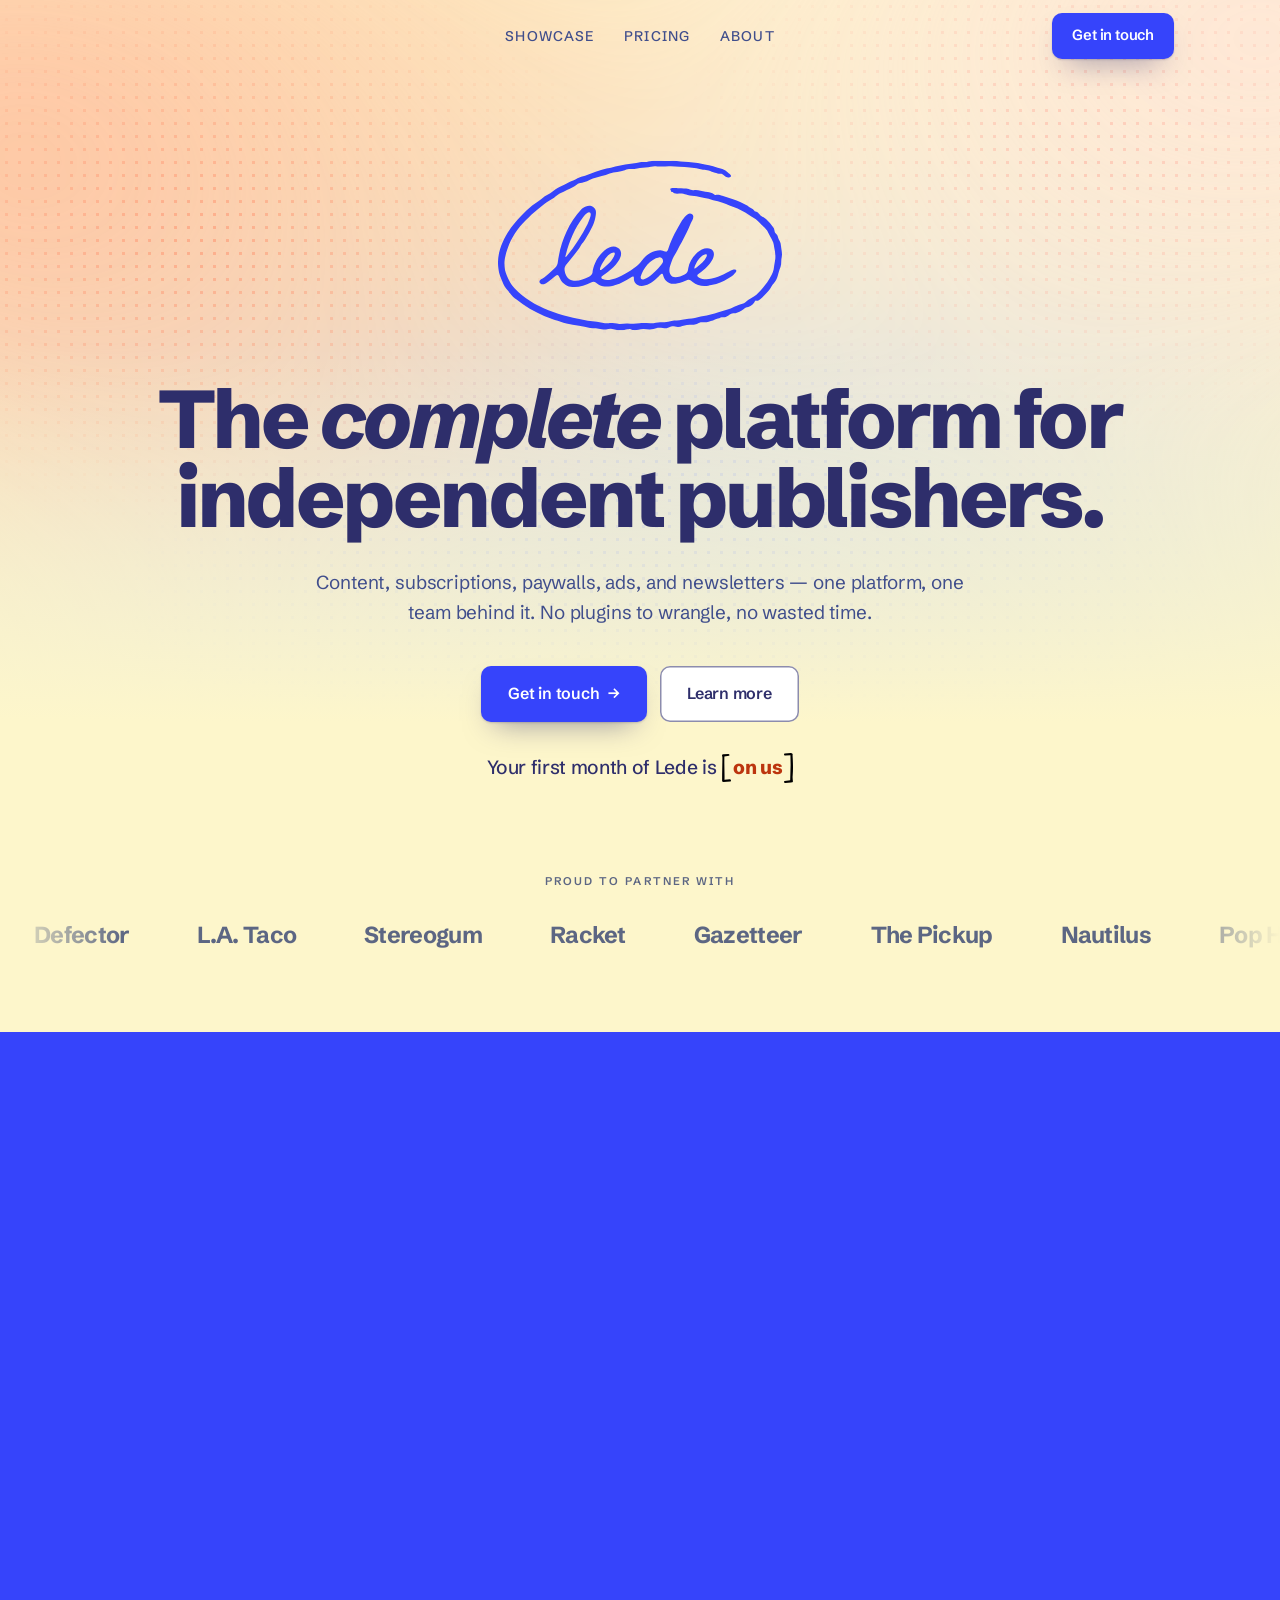
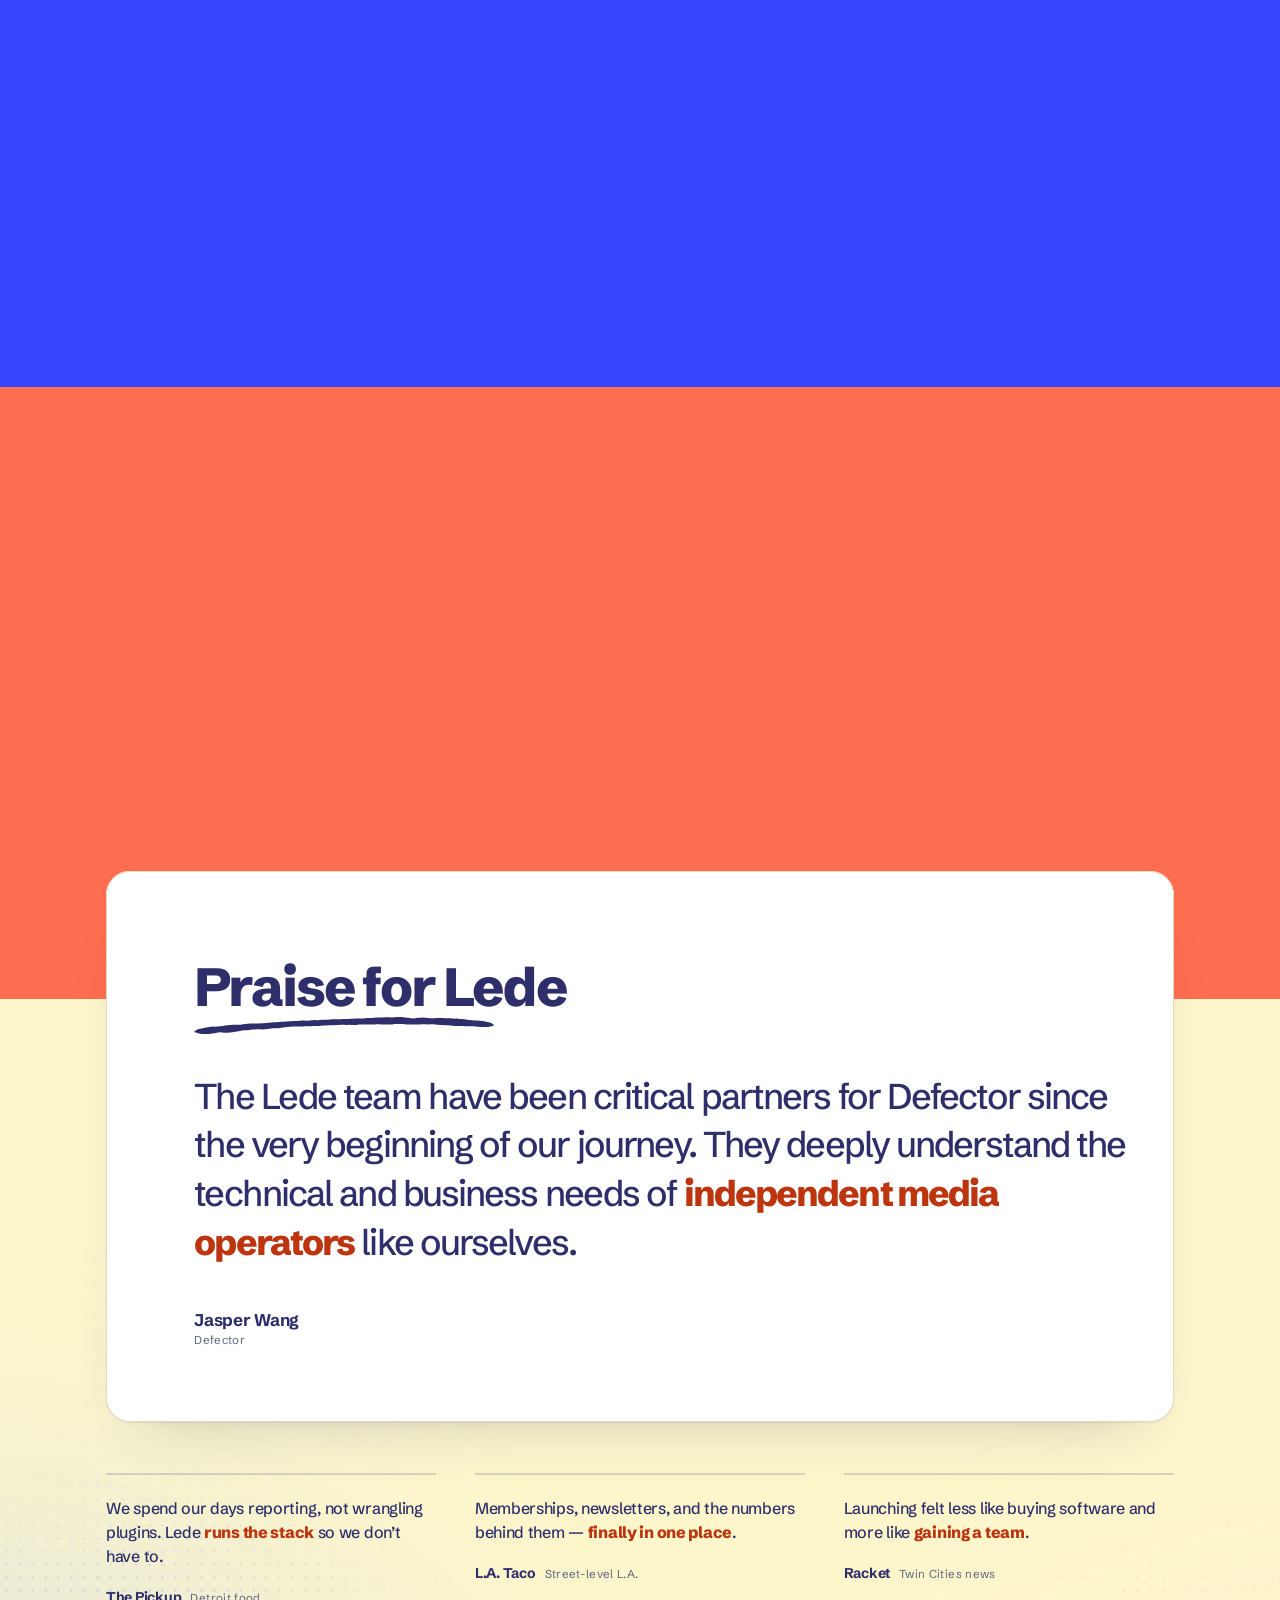
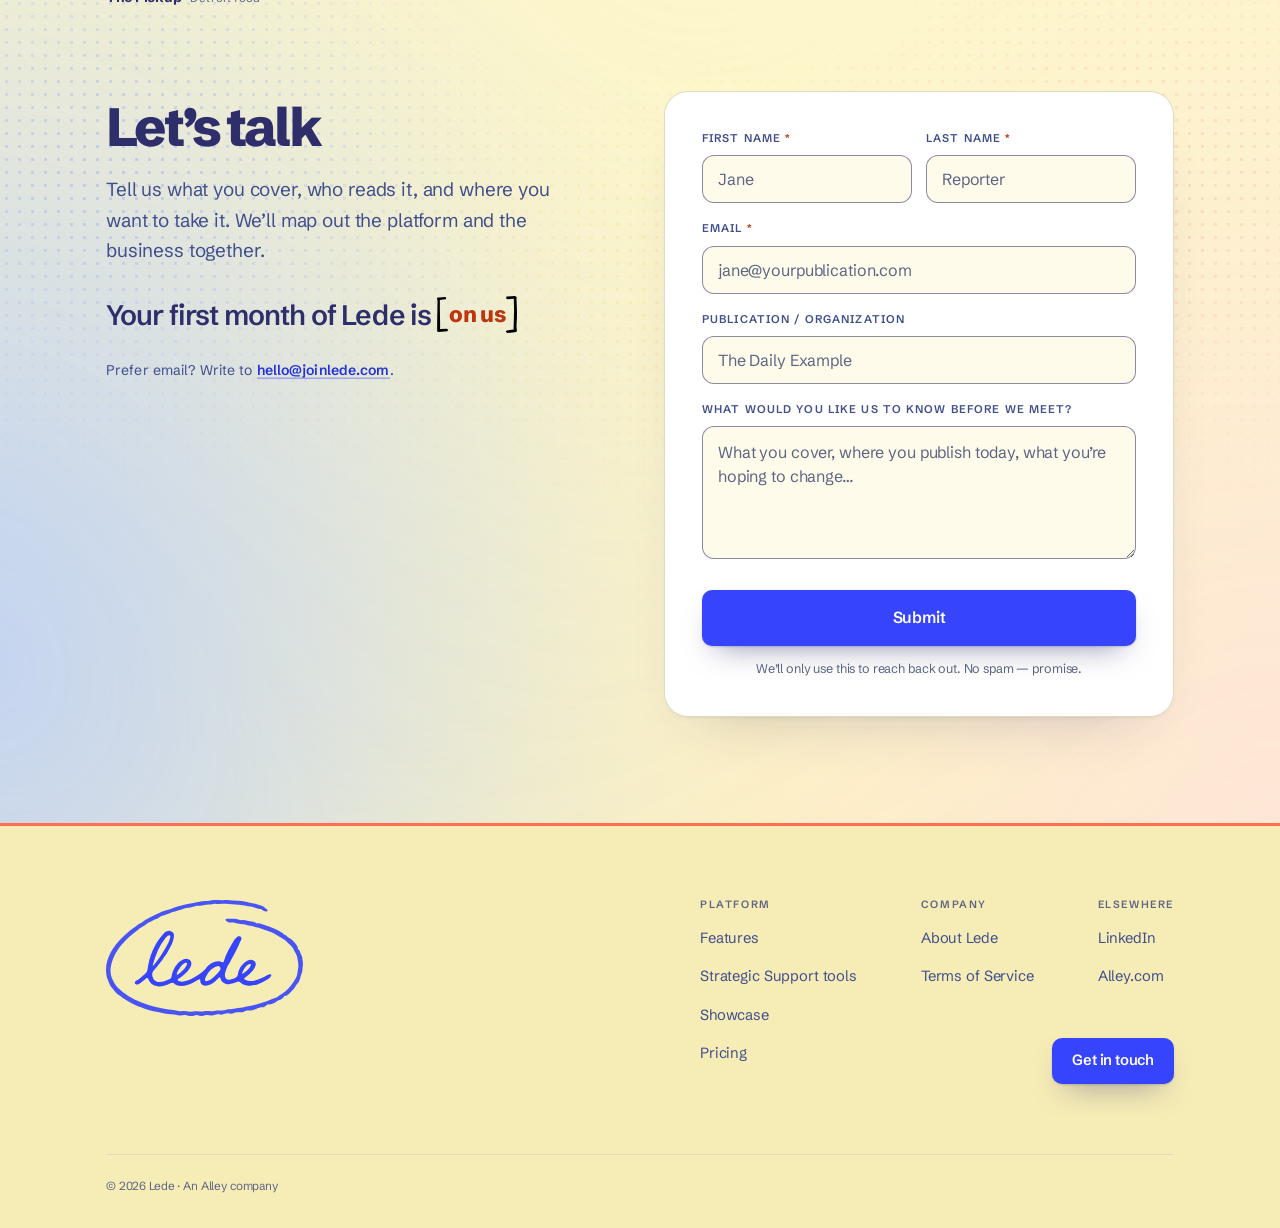
==== commit 50c30a24: "Home: full-bleed support band, overlapping praise card, halftone washes Design-review feedback: no s" ====
--- a/index.html
+++ b/index.html
@@ -30,7 +30,7 @@
 
 <!-- ============================ HERO ============================ -->
 <section class="hero" id="top">
-  <div class="wash top" aria-hidden="true"></div>
+  <div class="wash top" aria-hidden="true"><i class="wash-pat"></i></div>
   <div class="wrap hero-in">
     <img class="hero-mark reveal" src="assets/svg/logo-hero.svg" width="320" height="191" alt="Lede">
     <div class="reveal">
@@ -136,37 +136,42 @@
   </div>
 </section>
 
-<!-- ========== CLOSING: support card, praise and the form share one wash ========== -->
+<!-- ========== SUPPORT: full-bleed persimmon band, not a card ========== -->
+<section class="support" id="support">
+  <div class="wrap support-in reveal">
+    <img class="art corner tl" src="assets/svg/corner-tl.svg" width="60" height="52" alt="" aria-hidden="true">
+    <img class="art corner br" src="assets/svg/corner-br.svg" width="61" height="59" alt="" aria-hidden="true">
+    <h2 class="h2">But that&rsquo;s not all&hellip;</h2>
+    <p class="lead">Lede was designed and built by a team with decades of experience supporting
+      publishers with their business, technology, and design challenges. We&rsquo;re ready to
+      bring this know-how to your team.</p>
+    <div class="pills">
+      <a class="pill" href="#start">Learn more about our strategic support services
+        <img class="art" src="assets/svg/arrow-pill.svg" width="45" height="11" alt="" aria-hidden="true"></a>
+    </div>
+  </div>
+</section>
+
+<!-- ========== CLOSING: praise and the form share one wash (with halftone) ========== -->
 <div class="closing">
-<div class="wash bottom" aria-hidden="true"></div>
+<div class="wash bottom" aria-hidden="true"><i class="wash-pat"></i></div>
 
 <section class="praise" id="praise">
   <div class="wrap">
-    <div class="bundle-card reveal" id="support">
-      <img class="art corner tl" src="assets/svg/corner-tl.svg" width="60" height="52" alt="" aria-hidden="true">
-      <img class="art corner br" src="assets/svg/corner-br.svg" width="61" height="59" alt="" aria-hidden="true">
-      <h2 class="h2">But that&rsquo;s not all&hellip;</h2>
-      <p class="lead">Lede was designed and built by a team with decades of experience supporting
-        publishers with their business, technology, and design challenges. We&rsquo;re ready to
-        bring this know-how to your team.</p>
-      <div class="pills">
-        <a class="pill" href="#start">Learn more about our strategic support services
-          <img class="art" src="assets/svg/arrow-pill.svg" width="45" height="11" alt="" aria-hidden="true"></a>
-      </div>
-    </div>
-
     <div class="praise-body">
-      <div class="praise-head reveal">
-        <h2 class="h2">Praise for Lede</h2>
-        <img class="art" src="assets/svg/underline-praise.svg" width="389" height="22" alt="" aria-hidden="true">
-      </div>
-
-      <figure class="q-lead reveal">
-        <blockquote>The Lede team have been critical partners for Defector since the very beginning of
-          our journey. They deeply understand the technical and business needs of
-          <span class="mark">independent media operators</span> like ourselves.</blockquote>
-        <figcaption class="attr"><span class="nm">Jasper Wang</span><span class="ro">Defector</span></figcaption>
-      </figure>
+      <!-- the lead card rides up over the orange band; the praise head lives inside it -->
+      <div class="q-lead reveal">
+        <div class="praise-head">
+          <h2 class="h2">Praise for Lede</h2>
+          <img class="art" src="assets/svg/underline-praise.svg" width="389" height="22" alt="" aria-hidden="true">
+        </div>
+        <figure>
+          <blockquote>The Lede team have been critical partners for Defector since the very beginning of
+            our journey. They deeply understand the technical and business needs of
+            <span class="mark">independent media operators</span> like ourselves.</blockquote>
+          <figcaption class="attr"><span class="nm">Jasper Wang</span><span class="ro">Defector</span></figcaption>
+        </figure>
+      </div>
 
       <!-- supporting quotes are SAMPLE copy pending real ones from the client -->
       <div class="q-grid stagger reveal">
--- a/css/lede.css
+++ b/css/lede.css
@@ -106,6 +106,7 @@
 
   --max: 1180px;
   --gut: clamp(20px, 5vw, 56px);
+  --ov:  clamp(72px, 10vw, 150px);   /* how far the praise card rides up over the support band */
   --r-xl: 24px;
   --r-lg: 18px;
   --r-md: 12px;
@@ -194,6 +195,35 @@
   background:linear-gradient(0deg, var(--ground-0), var(--ground) 94%);
 }
 .closing > section{ position:relative; z-index:1; }
+
+/* halftone: dots cut out of a deepened copy of each wash, so they carry the
+   gradient's own colour. A real child, so it paints between the blurred
+   ::before and the ::after fade to ground. --pat is the dot tile, so
+   review.html can swap in other patterns. */
+:root{ --pat: radial-gradient(circle, #000 1.4px, transparent 2px) 0 0 / 13px 13px; }
+.wash-pat{
+  position:absolute; inset:0; opacity:.4;
+  -webkit-mask:var(--pat);
+          mask:var(--pat);
+}
+.wash.top .wash-pat{
+  background:
+    radial-gradient(48% 52% at 16% 30%, #FF7A55 0%, transparent 72%),
+    radial-gradient(44% 50% at 84% 20%, #FF9C8C 0%, transparent 72%),
+    radial-gradient(60% 56% at 52% 78%, #7D95FF 0%, transparent 74%);
+}
+/* closing: the colour sits higher than the wash's own, and a fade layer stops
+   the dots before the form ends, so they never run into the footer */
+.wash.bottom .wash-pat{
+  background:
+    radial-gradient(46% 40% at 10% 58%, #7D95FF 0%, transparent 72%),
+    radial-gradient(44% 40% at 90% 62%, #FF9C8C 0%, transparent 72%),
+    radial-gradient(52% 36% at 56% 70%, #EFC24A 0%, transparent 74%);
+  -webkit-mask:var(--pat), linear-gradient(180deg, #000 52%, transparent 80%);
+  -webkit-mask-composite:source-in;
+  mask:var(--pat), linear-gradient(180deg, #000 52%, transparent 80%);
+  mask-composite:intersect;
+}
 .page-head{ position:relative; overflow:clip; isolation:isolate; }
 .page-head > .wrap{ position:relative; z-index:1; }
 
@@ -255,7 +285,7 @@
   background:var(--warm); border-radius:2px; transition:right .4s var(--ease);
 }
 .nav-links a:hover,.nav-links a[aria-current="page"]{ color:var(--ink); }
-.nav-links a:hover::after,.nav-links a[aria-current="page"]::after{ right:0; }
+.nav-links a:hover::after{ right:0; }
 .nav-cta{ justify-self:end; }
 
 /* ============================================================
@@ -322,7 +352,7 @@
   position:absolute; inset:auto 0 0 0; padding:clamp(24px,2.7vw,38px);
   background:linear-gradient(to top,rgba(46,46,107,.86),rgba(46,46,107,.44) 58%,rgba(46,46,107,0));
 }
-.fc-over h3{ margin:0; max-width:11em; color:#fff; font-weight:700; font-size:clamp(1.48rem,2.4vw,2.15rem); line-height:1.13; letter-spacing:-.034em; }
+.fc-over :is(h2,h3){ margin:0; max-width:11em; color:#fff; font-weight:700; font-size:clamp(1.48rem,2.4vw,2.15rem); line-height:1.13; letter-spacing:-.034em; }
 .fc-info{ display:flex; flex-direction:column; padding:clamp(26px,2.7vw,38px); background:var(--surface); border-left:1px solid var(--line-2); }
 .fc-row{ padding:18px 0; border-top:1px solid var(--line-2); }
 .fc-row:first-child{ border-top:0; padding-top:0; }
@@ -358,6 +388,24 @@
 .bundle-card .corner{ position:absolute; }
 .bundle-card .corner.tl{ left:37px; top:34px; width:60px; }
 .bundle-card .corner.br{ right:36px; bottom:33px; width:61px; }
+/* home: the same persimmon block, run full-bleed as its own band instead of a
+   card stacked over the praise card */
+.support{ background:var(--bundle); color:var(--bundle-ink); text-align:center; }
+.support-in{ position:relative; padding-block:clamp(76px,9vw,128px); padding-bottom:calc(clamp(76px,9vw,128px) + var(--ov)); }
+.support :focus-visible{ outline-color:var(--bundle-soft); }
+.support .h2{ max-width:24ch; margin:0 auto; color:var(--bundle-ink); }
+.support .lead{ max-width:692px; margin:22px auto 0; color:var(--bundle-soft); }
+.support .corner{ position:absolute; }
+.support .corner.tl{ left:var(--gut); top:44px; width:60px; }
+.support .corner.br{ right:var(--gut); bottom:calc(var(--ov) + 44px); width:61px; }
+.praise > .wrap > .praise-body:first-child{ margin-top:0; }
+/* the lead praise card rides up over the band. flow-root stops its negative
+   margin collapsing through to .closing (which would drag the wash's opaque
+   top fade up over the band). */
+.support + .closing .praise{ padding-top:0; display:flow-root; }
+.support + .closing .q-lead{ position:relative; z-index:2; margin-top:calc(-1 * var(--ov)); }
+.q-lead .praise-head{ text-align:left; margin:0 0 clamp(26px,3vw,40px); }
+.q-lead .praise-head .art{ margin:2px 0 0; width:min(300px, 70%); }
 .pills{ list-style:none; margin:38px 0 0; padding:0; display:flex; flex-wrap:wrap; gap:10px; justify-content:center; }
 .pill{
   display:inline-flex; align-items:center; gap:10px; padding:12px 22px; border-radius:999px;
@@ -468,6 +516,18 @@
   .praise-body{ margin-top:64px; }
   .bundle-card .corner.tl{ left:16px; top:16px; width:40px; }
   .bundle-card .corner.br{ right:16px; bottom:16px; width:40px; }
+  .bundle-card{ padding-bottom:72px; }   /* keep the last line clear of the corner */
+  .support .corner.tl{ top:22px; width:40px; }
+  .support .corner.br{ bottom:calc(var(--ov) + 22px); width:40px; }
+  /* stacked, the closing runs much taller: fade the dots out sooner so they
+     stay off the "Let's talk" copy */
+  .wash.bottom .wash-pat{
+    opacity:.32;
+    -webkit-mask:var(--pat), linear-gradient(180deg, #000 36%, transparent 54%);
+    -webkit-mask-composite:source-in;
+    mask:var(--pat), linear-gradient(180deg, #000 36%, transparent 54%);
+    mask-composite:intersect;
+  }
   .final{ padding:0 0 86px; }
   .trusted{ padding:64px 0 60px; }
   .foot-cta{ margin-top:22px; justify-content:flex-start; }
@@ -490,3 +550,136 @@
 /* without JS nothing waits for a reveal */
 .no-js .reveal,.no-js .stagger>*{ opacity:1; transform:none; }
 .fc-dots:empty{ display:none; }
+
+/* ============================================================
+   INTERIOR PAGES — shared page head (pricing, showcase, about).
+   Figma: 150px down, h1 at hero scale, lead 28px under it.
+   ============================================================ */
+.page-head{ padding:150px 0 0; }
+.page-head .sec-head.center{ max-width:1068px; }
+.page-head .h1{ margin:0 auto; text-wrap:balance; }
+.page-head .sec-head .lead{ max-width:600px; margin-top:28px; }
+.page-head .uline > .art{ left:.03em; top:.86em; width:1.18em; }   /* "all" (Figma 104×22 at 88px) */
+
+/* ============================================================
+   PRICING
+   ============================================================ */
+.pricing{ padding-bottom:96px; }
+.plan{
+  display:grid; grid-template-columns:236px minmax(0,1fr); margin-top:52px;
+  border-radius:var(--r-xl); overflow:hidden; background:var(--surface);
+  box-shadow:inset 0 0 0 1px var(--line), var(--shadow-card);
+}
+.plan-price{ display:flex; flex-direction:column; padding:40px; background:var(--surface-2); border-right:1px solid var(--line-2); }
+.plan-price .from{ font-size:.95rem; font-weight:600; letter-spacing:-.014em; color:var(--ink-soft); }
+.plan-price .amt{ display:block; margin-top:4px; font-size:clamp(2.9rem,4.6vw,3.9rem); font-weight:800; line-height:1; letter-spacing:-.05em; color:var(--ink); }
+.plan-price .per{ display:block; margin-top:6px; font-size:1.05rem; font-weight:700; letter-spacing:-.022em; color:var(--ink); }
+.plan-price .btn{ margin-top:32px; align-self:flex-start; }
+.plan-incl{ padding:40px 44px; }
+.plan-incl .h3{ margin-bottom:22px; }
+.incl{ display:grid; grid-template-columns:repeat(3,minmax(0,1fr)); gap:22px 36px; }
+.incl-g{ border-top:2px solid var(--ink-a18); padding-top:16px; }
+.incl-g h3{ font-size:.66rem; font-weight:600; letter-spacing:.15em; text-transform:uppercase; color:var(--ink-faint); margin:0 0 14px; line-height:1; }
+.ticks{ list-style:none; margin:0; padding:0; display:grid; gap:10px; }
+.ticks li{ display:flex; gap:11px; align-items:flex-start; font-size:.93rem; line-height:1.42; color:var(--ink); letter-spacing:-.012em; }
+.ticks li::before{ content:""; flex:0 0 auto; width:18px; height:18px; margin-top:1px; border-radius:5px; background:var(--pop) var(--tick) center/18px no-repeat; }
+.ticks small{ display:block; font-size:.84rem; color:var(--ink-soft); margin-top:1px; }
+
+.addons-head{ margin-top:52px; padding-top:12px; text-align:center; }
+.addons-head .h3{ font-size:clamp(1.5rem,2.3vw,1.9rem); font-weight:800; letter-spacing:-.036em; }
+.a-grid{ display:grid; grid-template-columns:repeat(3,minmax(0,1fr)); gap:16px; margin-top:26px; }
+.acard{ border-radius:var(--r-xl); background:var(--surface); padding:33px; box-shadow:inset 0 0 0 1px var(--line), var(--shadow-card); }
+.acard .h3{ margin-bottom:10px; }
+.custom{
+  display:grid; grid-template-columns:minmax(0,1fr) auto; align-items:center; gap:22px 40px;
+  margin-top:16px; border-radius:var(--r-xl); background:var(--bundle); color:var(--bundle-ink);
+  padding:36px 44px; box-shadow:0 2px 6px -3px rgba(var(--sh),.14), 0 40px 80px -50px rgba(var(--sh),.4);
+}
+.custom .h3{ color:var(--bundle-ink); }
+.custom p{ margin:6px 0 0; max-width:58ch; font-size:.97rem; line-height:1.55; color:var(--bundle-soft); }
+.custom :focus-visible{ outline-color:var(--bundle-soft); }
+.custom .pill{ white-space:nowrap; justify-self:start; }
+
+@media (max-width:1040px){
+  .plan{ grid-template-columns:1fr; }
+  .plan-price{ border-right:0; border-bottom:1px solid var(--line-2); }
+  .incl{ grid-template-columns:repeat(2,minmax(0,1fr)); }
+  .a-grid{ grid-template-columns:1fr; }
+}
+@media (max-width:860px){
+  .page-head{ padding-top:120px; }
+  .pricing{ padding-bottom:72px; }
+  .custom{ grid-template-columns:1fr; }
+  .plan-price,.plan-incl{ padding:28px 26px; }
+  .acard{ padding:26px; }
+}
+@media (max-width:640px){
+  .incl{ grid-template-columns:1fr; }
+  .custom .pill{ white-space:normal; }
+}
+
+/* ============================================================
+   SHOWCASE — the five feature cards stacked on the band, image
+   side alternating (Figma 4520:58). Same card as the home carousel.
+   ============================================================ */
+.showcase-head{ padding-bottom:88px; }
+.stack{ padding:104px 0; }
+.fstack{ list-style:none; margin:0 auto; padding:0; max-width:1068px; display:grid; gap:32px; }
+.fstack .fcard{ min-height:0; }
+.fstack .fcard:nth-child(even){ grid-template-columns:minmax(0,1fr) minmax(0,1.62fr); }
+.fstack .fcard:nth-child(even) .fc-media{ order:2; }
+.fstack .fcard:nth-child(even) .fc-info{ border-left:0; border-right:1px solid var(--line-2); }
+.stack + .closing .final{ padding-top:72px; }
+@media (max-width:860px){
+  .showcase-head{ padding-bottom:64px; }
+  .stack{ padding:72px 0; }
+  .fstack{ gap:22px; }
+  .fstack .fcard:nth-child(even){ grid-template-columns:minmax(0,1fr); }
+  .fstack .fcard:nth-child(even) .fc-media{ order:0; }
+  .fstack .fcard:nth-child(even) .fc-info{ border-right:0; }
+  .stack + .closing .final{ padding-top:56px; }
+}
+
+/* ============================================================
+   ABOUT — no Figma frame yet. The v12 about.html content, set in
+   the v13 system: same page head, cards, persimmon card and form.
+   ============================================================ */
+.about-head{ padding-bottom:40px; }
+.a-sec{ position:relative; z-index:1; padding:clamp(72px,8vw,104px) 0; }
+.story{ display:grid; grid-template-columns:minmax(0,.9fr) minmax(0,1.1fr); gap:clamp(36px,6vw,96px); align-items:start; }
+.story .h2{ max-width:13ch; }
+.story-body p{ margin:0 0 20px; font-size:1.06rem; line-height:1.68; color:var(--ink-soft); }
+.story-body p:last-child{ margin-bottom:0; }
+.story-body b{ color:var(--ink); font-weight:700; }
+.story-body a{ color:var(--accent-deep); font-weight:600; box-shadow:inset 0 -1.5px 0 var(--accent-a40); transition:box-shadow .3s; }
+.story-body a:hover{ box-shadow:inset 0 -2.5px 0 var(--accent-deep); }
+.miles{ list-style:none; margin:clamp(56px,6vw,80px) 0 0; padding:0; display:grid; grid-template-columns:repeat(3,minmax(0,1fr)); gap:clamp(20px,3vw,40px); }
+.mile{ border-top:2px solid var(--ink); padding-top:18px; }
+.mile .y{ display:block; font-size:clamp(2.4rem,4.4vw,3.6rem); font-weight:800; letter-spacing:-.05em; line-height:1; color:var(--ink); }
+.mile .l{ display:block; margin-top:12px; font-size:1.05rem; font-weight:700; letter-spacing:-.02em; color:var(--ink); }
+.mile .d{ display:block; margin-top:4px; font-size:.93rem; line-height:1.5; color:var(--ink-soft); max-width:30ch; }
+.p-grid{ list-style:none; margin:48px 0 0; padding:0; display:grid; grid-template-columns:repeat(4,minmax(0,1fr)); gap:16px; }
+.pcard{ border-radius:var(--r-xl); background:var(--surface); padding:clamp(24px,2.6vw,30px); box-shadow:inset 0 0 0 1px var(--line), var(--shadow-card); }
+.pcard .n{ display:grid; place-items:center; width:34px; height:34px; border-radius:10px; margin-bottom:20px; background:var(--pop); color:var(--pop-ink); font-weight:800; font-size:.95rem; letter-spacing:-.02em; }
+.pcard .h3{ margin:0 0 10px; }
+.partners{ text-align:center; }
+.partners blockquote{ margin:0 auto; max-width:30ch; font-size:clamp(1.6rem,3vw,2.35rem); font-weight:500; line-height:1.25; letter-spacing:-.04em; color:var(--ink); text-wrap:balance; }
+.partners figcaption{ margin-top:22px; }
+.partners .attr .nm{ display:inline; font-size:1rem; }
+.partners .attr .ro{ display:inline; margin-left:8px; }
+.names{ list-style:none; margin:clamp(48px,5vw,64px) 0 0; padding:28px 0 0; display:flex; flex-wrap:wrap; justify-content:center; gap:14px clamp(18px,1.7vw,26px); border-top:1px solid var(--line); }
+.names li{ font-size:clamp(1.05rem,1.55vw,1.3rem); font-weight:700; letter-spacing:-.03em; color:var(--ink-faint); }
+.team-sec{ padding-bottom:96px; }
+.team-sec .pills{ margin-top:36px; }
+.team-sec .more{ margin:30px 0 0; }
+.team-sec .more a{ font-weight:700; color:var(--bundle-ink); box-shadow:inset 0 -2px 0 var(--bundle-line); transition:box-shadow .3s; }
+.team-sec .more a:hover{ box-shadow:inset 0 -3px 0 var(--bundle-ink); }
+@media (max-width:1040px){ .p-grid{ grid-template-columns:repeat(2,minmax(0,1fr)); } }
+@media (max-width:860px){
+  .about-head{ padding-bottom:24px; }
+  .story{ grid-template-columns:1fr; gap:26px; }
+  .story .h2{ max-width:none; }
+  .miles{ grid-template-columns:1fr; gap:26px; }
+  .page-head .br-lg{ display:none; }
+}
+@media (max-width:640px){ .p-grid{ grid-template-columns:1fr; } }
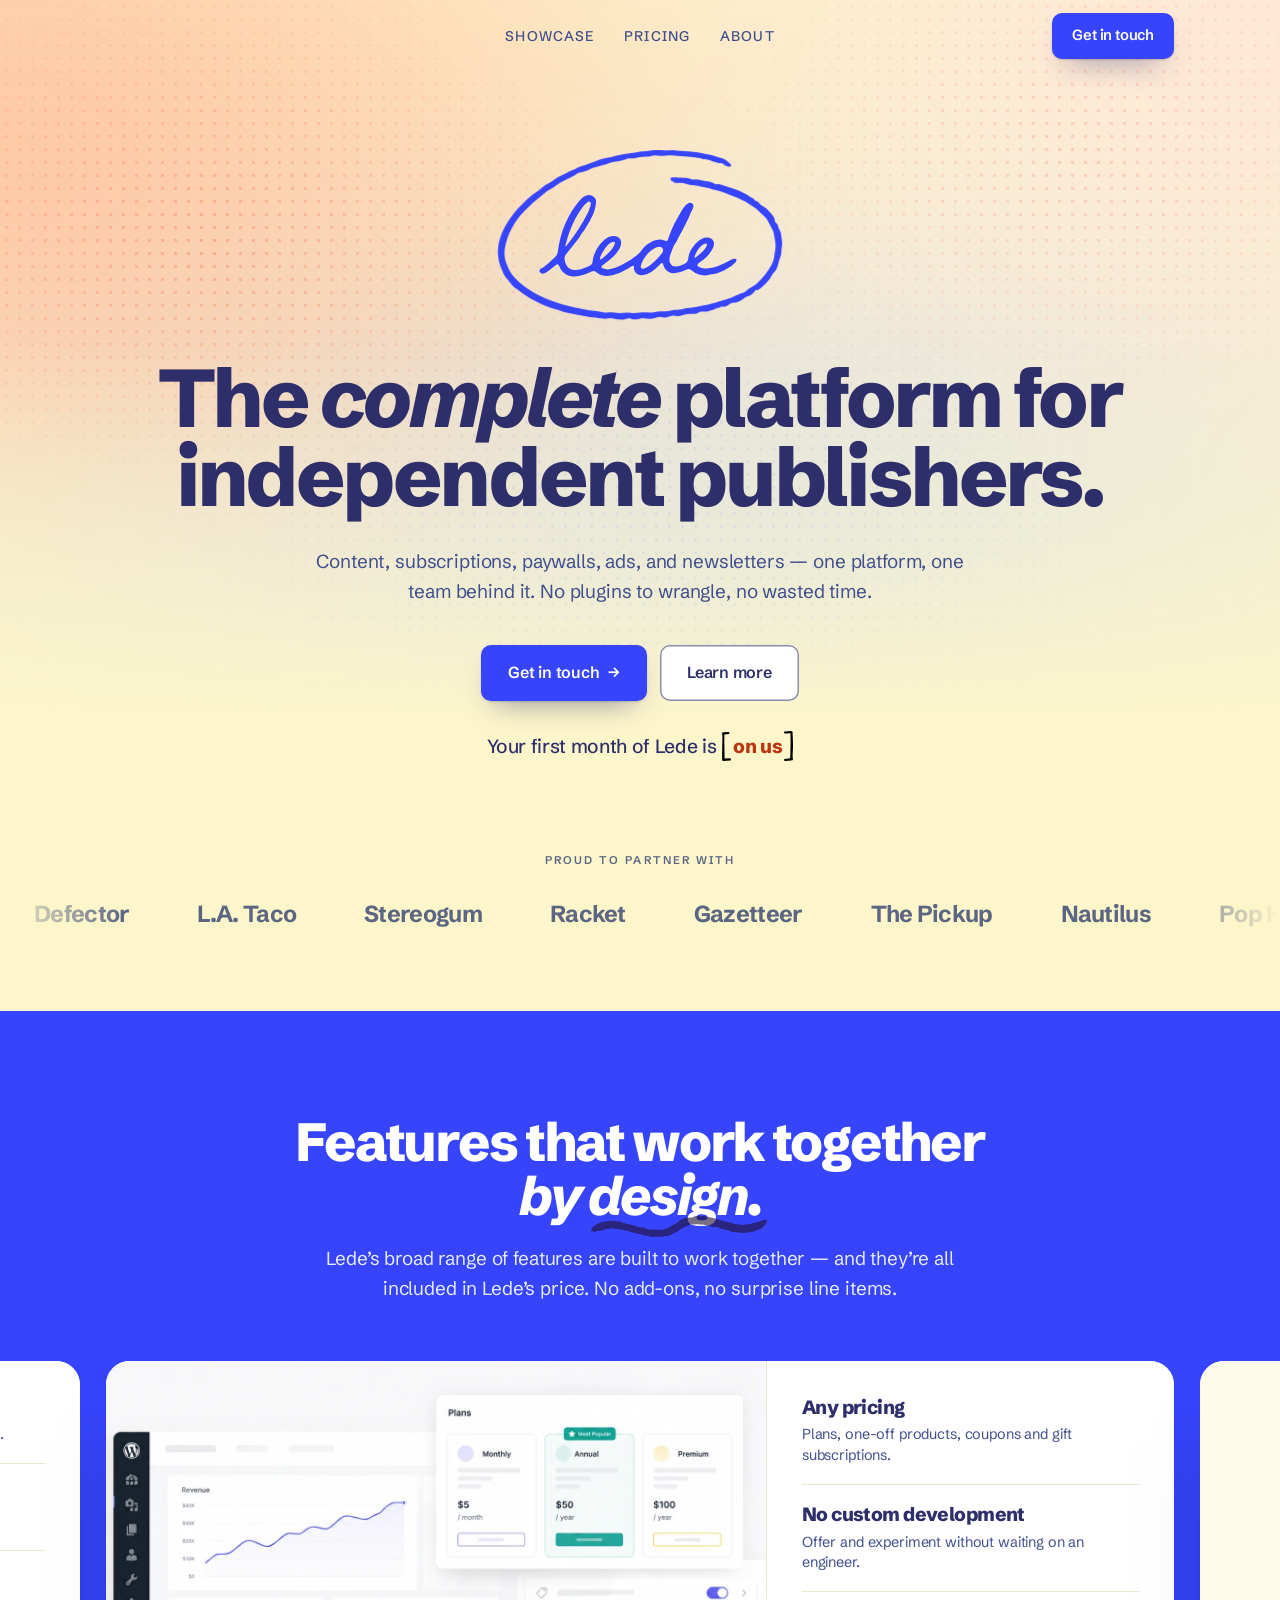
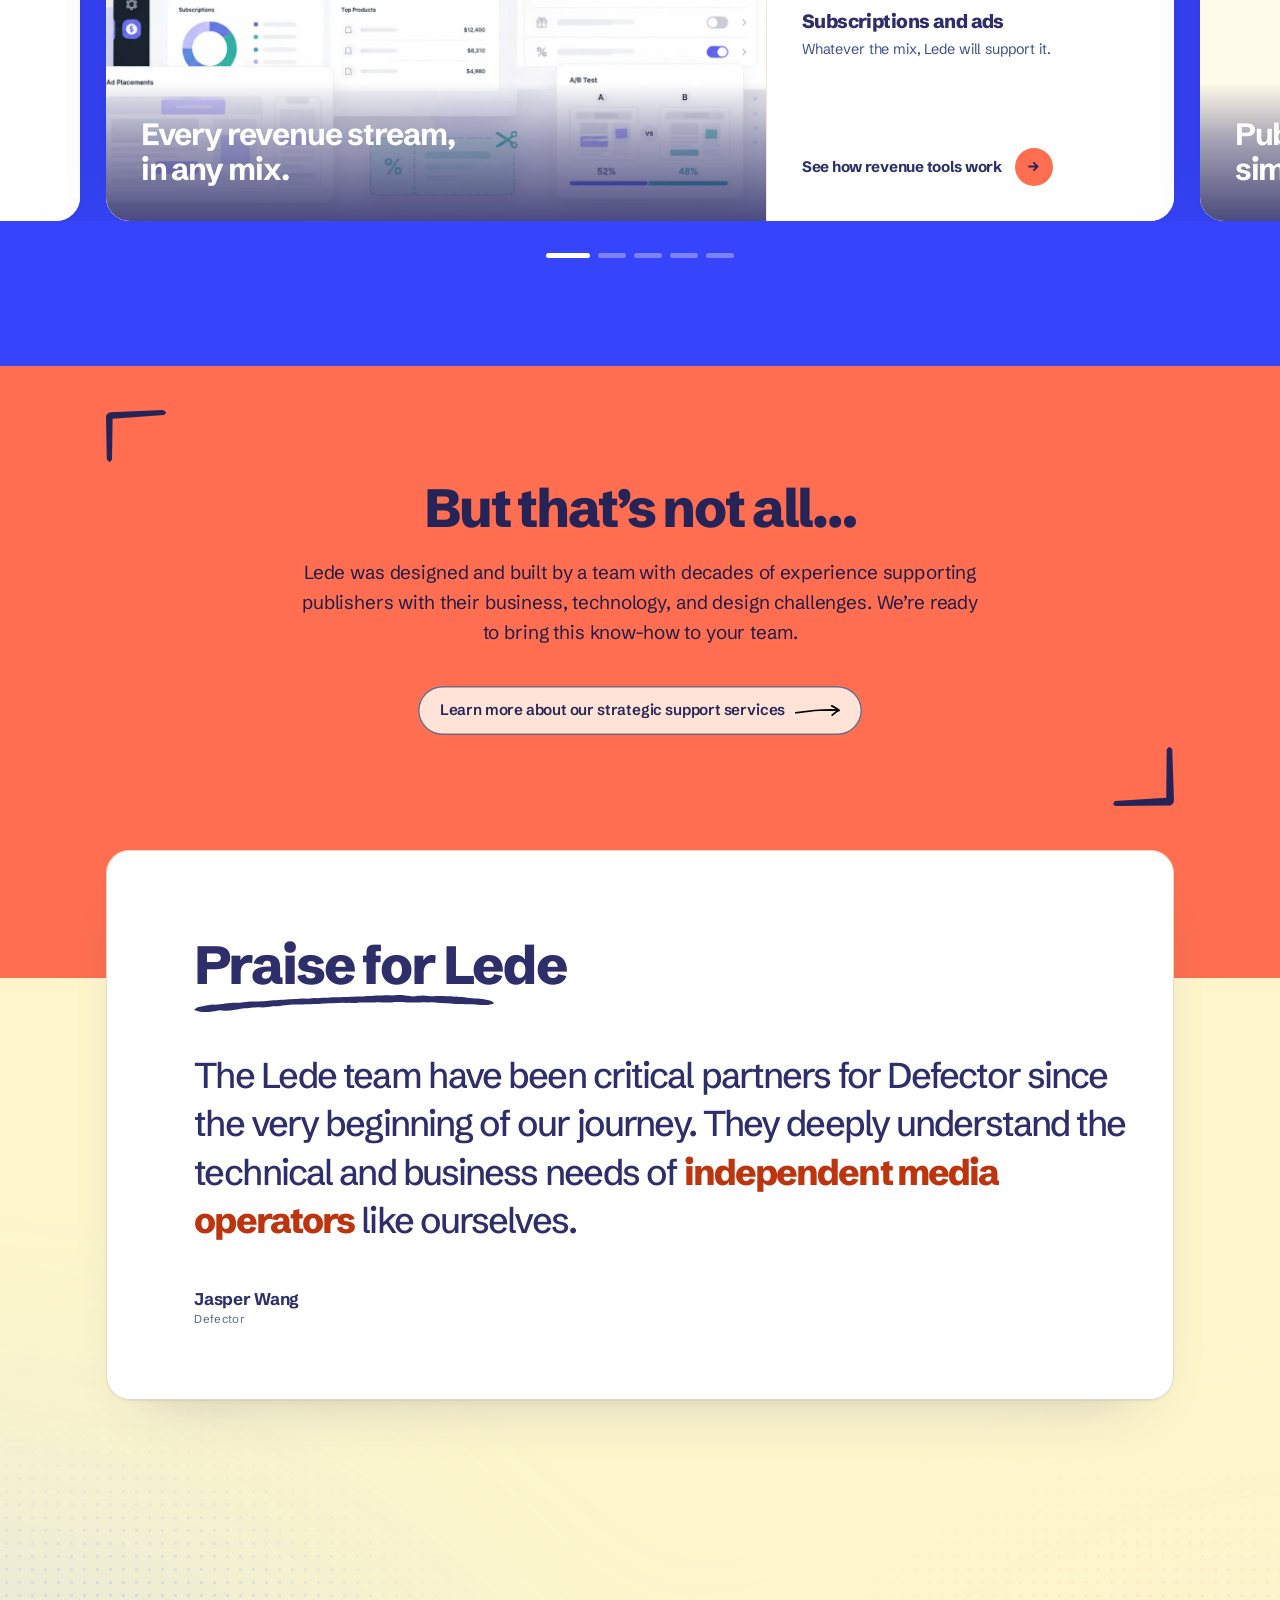
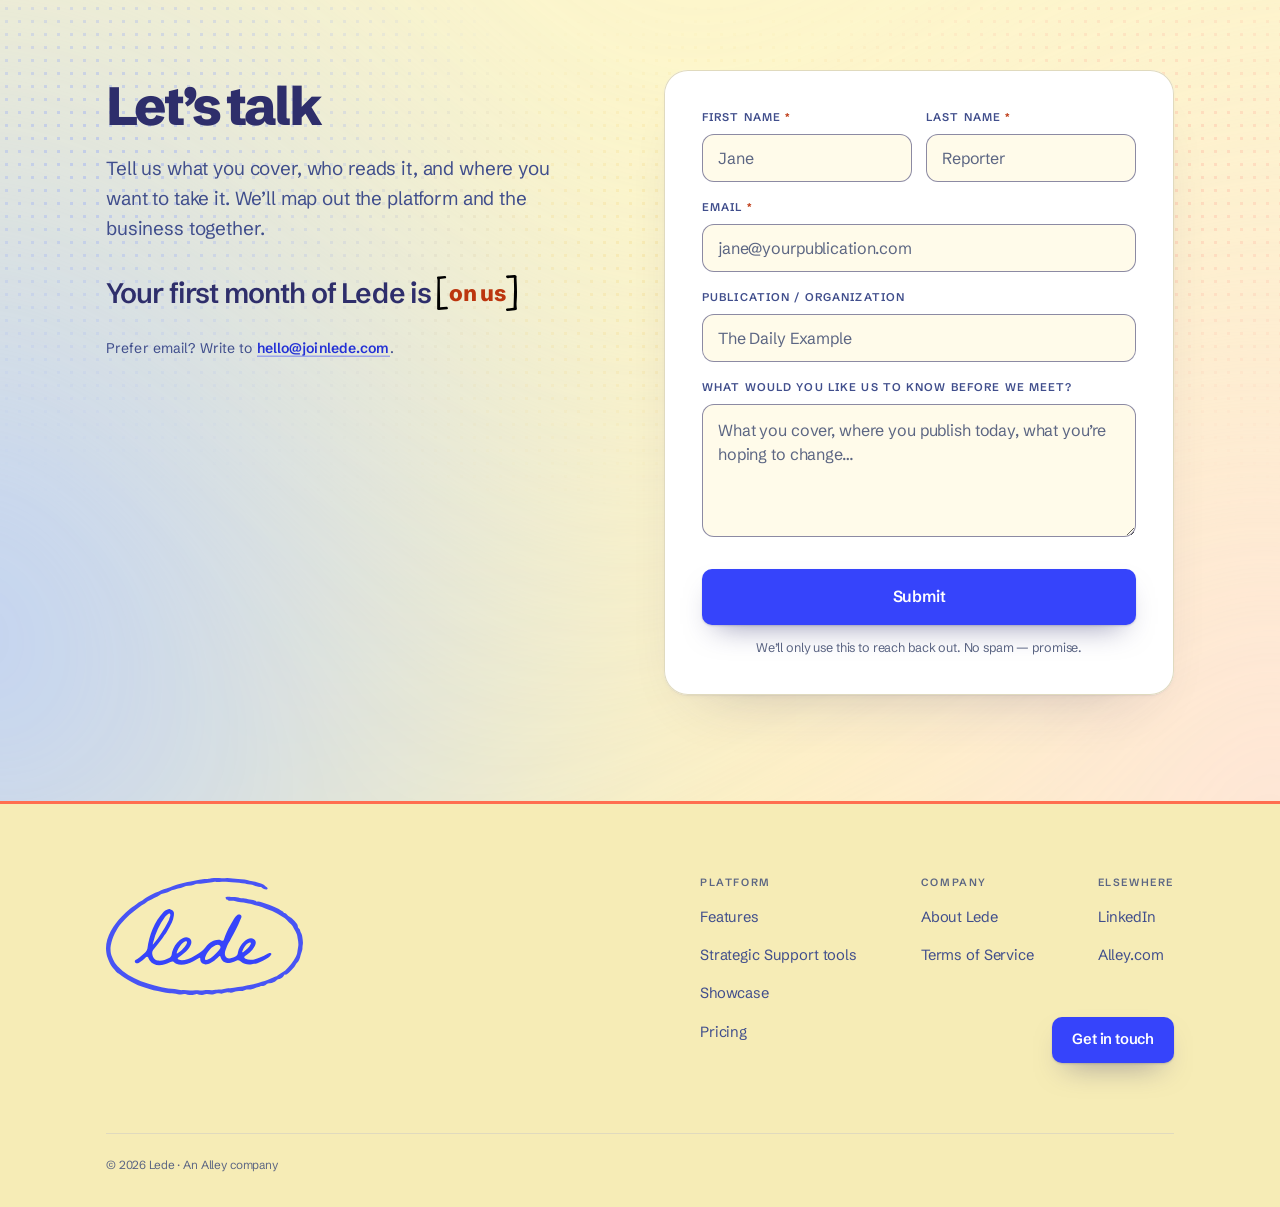
==== commit 5c44987e: "Home: hero ring writes itself in like a pen stroke Inline the hero logo so the ring can draw through" ====
--- a/index.html
+++ b/index.html
@@ -32,7 +32,14 @@
 <section class="hero" id="top">
   <div class="wash top" aria-hidden="true"><i class="wash-pat"></i></div>
   <div class="wrap hero-in">
-    <img class="hero-mark reveal" src="assets/svg/logo-hero.svg" width="320" height="191" alt="Lede">
+    <svg class="hero-mark reveal" viewBox="0 0 320 191" width="320" height="191" role="img" aria-label="Lede">
+      <!-- the ring is "written": a round-capped pen stroke traced along its centerline draws through a mask -->
+      <mask id="heroRingPen" maskUnits="userSpaceOnUse" x="-10" y="-10" width="340" height="211">
+        <path class="hero-pen" pathLength="1" fill="none" stroke="#fff" stroke-width="14" stroke-linecap="round" stroke-linejoin="round" d="M196.3 32.6C197.2 32.8 199.4 33.6 201.7 33.8C204.1 34.1 207.6 33.7 210.2 34C212.9 34.4 214.9 35.5 217.6 36C220.3 36.4 223.4 36.4 226.3 36.8C229.1 37.3 231.9 37.8 234.7 38.5C237.4 39.1 239.8 40.1 242.5 40.8C245.3 41.5 248.4 42.1 251.3 42.9C254.1 43.7 256.9 44.6 259.6 45.6C262.4 46.6 265.1 47.7 267.8 48.8C270.5 49.9 273.2 51 275.8 52.3C278.4 53.6 280.8 55 283.2 56.4C285.5 57.9 287.5 59.5 289.7 61C292 62.6 294.5 64.1 296.6 65.8C298.6 67.5 300.2 69.4 301.9 71.2C303.6 73 305.5 74.9 306.9 76.9C308.2 78.8 308.9 80.9 309.9 82.9C310.9 85 312.1 87 312.9 89.1C313.8 91.2 314.7 93.4 315.2 95.5C315.7 97.6 315.9 99.8 316.1 102C316.2 104.2 316.2 106.4 316.2 108.6C316.1 110.8 316 113 315.7 115.3C315.4 117.5 314.8 119.7 314.2 121.9C313.6 124.1 313 126.3 312.1 128.5C311.3 130.7 310.3 133 309 135.1C307.8 137.2 306.2 139.3 304.6 141.4C303 143.5 301.4 145.6 299.6 147.6C297.7 149.6 295.9 151.6 293.5 153.4C291.2 155.2 288.1 156.7 285.5 158.3C282.8 160 280.4 161.7 277.7 163.3C274.9 164.9 272.2 166.5 269 167.8C265.9 169 262 169.8 258.6 170.9C255.3 171.9 252 173 248.8 174.1C245.5 175.1 242.5 176.4 239.1 177.2C235.7 178.1 231.9 178.5 228.4 179.2C224.9 179.9 221.6 180.8 218.1 181.4C214.7 182 211.1 182.4 207.5 182.8C204 183.1 200.3 183.2 196.8 183.7C193.3 184.1 190.1 185.1 186.6 185.5C183.1 185.9 179.5 186 176 186.1C172.4 186.3 168.9 186.1 165.3 186.3C161.8 186.5 158.2 187.2 154.6 187.3C151.1 187.5 147.5 187.2 143.9 187.1C140.3 187.1 136.6 187.2 132.9 187.1C129.3 187 125.6 186.9 122 186.6C118.3 186.3 114.8 185.7 111.1 185.3C107.5 184.8 103.7 184.6 100.1 184C96.4 183.5 93 182.6 89.4 181.9C85.8 181.2 82.1 180.6 78.5 179.7C75 178.8 71.7 177.7 68.3 176.6C64.9 175.6 61.4 174.5 58.1 173.3C54.9 172.1 51.6 170.8 48.6 169.4C45.6 167.9 42.8 166.3 39.9 164.7C37.1 163.1 34.3 161.5 31.7 159.8C29 158.1 26.4 156.3 24.1 154.4C21.8 152.6 19.7 150.6 17.7 148.6C15.8 146.6 13.8 144.5 12.3 142.4C10.7 140.2 9.8 137.9 8.7 135.7C7.6 133.5 6.5 131.3 5.7 129C4.9 126.8 4.4 124.5 4 122.2C3.6 119.9 3.5 117.6 3.5 115.4C3.5 113.1 3.7 110.8 4 108.6C4.4 106.3 4.8 104.1 5.4 102C6 99.8 6.7 97.6 7.5 95.5C8.4 93.4 9.4 91.3 10.4 89.3C11.4 87.2 12.4 85.2 13.6 83.2C14.8 81.2 16 79.3 17.4 77.4C18.8 75.5 20.3 73.7 21.9 71.9C23.5 70.1 25.1 68.3 26.8 66.6C28.4 64.8 29.9 63.1 31.6 61.4C33.3 59.7 35.2 58.1 37 56.5C38.8 54.9 40.5 53.2 42.4 51.6C44.3 50.1 46.5 48.6 48.5 47.2C50.5 45.7 52.5 44.1 54.6 42.7C56.7 41.3 59.1 40 61.3 38.6C63.5 37.2 65.5 35.7 67.8 34.4C70.1 33 72.5 31.8 74.9 30.5C77.3 29.2 79.7 27.9 82.2 26.7C84.7 25.5 87.2 24.2 89.9 23.1C92.7 22 95.7 21.3 98.5 20.2C101.3 19.2 103.9 17.9 106.8 16.9C109.7 15.9 112.7 15 115.7 14.1C118.7 13.1 121.7 12.1 124.8 11.3C128 10.5 131.3 10 134.5 9.3C137.8 8.6 141.1 7.7 144.4 7.1C147.8 6.5 151.3 6.3 154.8 5.8C158.2 5.4 161.7 4.9 165.3 4.4C168.9 4 172.6 3.2 176.3 3C179.9 2.8 183.5 3.3 187.2 3.3C190.9 3.3 194.8 3.1 198.6 3.2C202.3 3.3 206 3.7 209.8 4.1C213.5 4.4 217.4 4.7 221.1 5.2C224.8 5.7 228.5 6.5 232.2 7.2C235.8 7.9 239.5 8.7 243 9.7C246.6 10.6 250.5 11.3 253.6 12.7C256.7 14.1 260.3 17 261.6 17.9"/>
+      </mask>
+      <path class="hero-ring" mask="url(#heroRingPen)" fill="#3644FB" d="M203.56 31.0476C207.285 31.3167 211.355 30.8782 214.947 31.9941C217.221 32.8439 219.002 33.6876 221.479 33.0162C225.666 32.5263 229.619 34.5645 233.731 34.9153C237.114 35.3901 241.203 35.502 243.782 37.9272C244.266 38.2085 244.595 38.9494 245.188 38.7135C247.577 37.6702 250.319 38.8647 252.726 39.4634C256.875 40.8545 260.727 42.0762 264.849 43.4824C270.122 45.3875 275.74 47.8067 280.751 50.4799C282.054 51.3115 283.024 52.4395 284.4 52.9929C285.374 53.4586 286.493 53.894 287.345 54.5745C288.464 55.4454 288.733 56.912 290.145 57.293C293.596 57.9855 293.741 59.9874 296.136 61.944C298.149 63.3229 300.584 64.1243 302.268 65.9962C305.116 68.8025 307.81 71.636 310.042 74.8172C311.294 76.2567 311.696 78.691 311.844 80.327C312.189 81.7664 313.719 82.3954 314.553 83.5385C315.2 84.4064 315.273 85.3711 315.548 86.4416C315.857 87.9596 316.631 89.0271 317.393 90.4907C318.324 92.1932 318.678 94.0863 318.868 95.9884C319.174 99.2271 319.987 102.206 319.999 105.605C319.978 107.486 319.524 109.285 319.292 111.118C319.056 112.878 319.267 114.701 319.019 116.479C318.768 118.541 317.994 120.471 317.26 122.388C316.343 124.732 315.851 127.193 315.225 129.655C314.426 132.639 312.927 135.615 310.84 137.922C308.603 140.166 307.514 142.843 305.839 145.464C303.426 148.715 300.326 151.416 297.454 154.249C289.855 161.764 291.851 154.155 288.54 159.895C286.719 162.946 282.755 164.706 279.357 165.393C278.313 165.922 276.892 167.18 275.801 167.981C274.806 168.801 273.512 169.466 272.075 170.152C270.022 171.211 267.791 172.036 265.505 171.861C261.937 171.477 259.926 175.112 256.615 176.016C254.894 176.839 252.397 176.061 250.827 176.718C248.895 177.942 246.594 177.927 244.477 178.925C241.617 180.425 238.191 181.299 234.98 181.88C233.274 182.164 231.998 181.961 230.695 182.028C229.903 182.097 229.126 181.934 228.346 182.007C226.888 182.385 225.515 183.128 224.043 183.854C222.625 184.532 221.206 184.595 219.51 184.668C217.327 184.761 214.959 184.767 212.764 184.937C209.226 185.336 206.351 187.029 202.81 187.156C198.619 187.166 197.536 185.387 193.028 187.438C189.363 188.929 187.413 189.104 183.657 188.233C182.602 187.988 181.737 187.828 180.779 188.242C180.261 188.414 179.699 188.384 179.158 188.405C176.476 188.777 173.67 190.268 170.809 190.174C168.529 189.972 166.355 189.494 164.154 189.485C162.043 189.382 160.235 189.869 158.236 190.434C156.162 190.882 153.664 190.964 151.496 190.685C150.402 190.513 149.788 189.951 148.844 189.648C148.016 189.237 146.707 189.648 145.787 189.948C144.781 190.283 143.562 190.45 142.234 190.713C140 191.163 137.587 191 135.374 190.812C133.653 190.658 131.724 190.48 130.215 189.902C129.244 189.539 128.274 189.294 127.231 189.291C125.437 189.198 123.523 189.839 121.715 189.996C120.082 190.183 118.401 189.896 116.805 189.685C114.552 189.452 112.275 189.007 110.192 188.735C108.06 188.448 105.883 188.445 103.712 188.303C99.5448 187.84 95.4113 186.712 91.3141 185.977C86.6515 185.094 81.6683 184.151 77.0631 183.201C72.6967 182.224 68.4211 180.479 64.0518 179.273C59.9273 177.894 55.9692 176.213 51.9506 174.891C41.31 170.316 29.9285 163.696 20.8965 156.372C17.9483 154.588 15.5504 152.105 13.5306 149.329C12.1215 147.53 10.5068 145.906 9.11886 144.049C6.50935 140.711 5.06398 136.625 3.47045 132.766C2.08859 129.231 0.821627 125.575 0.501107 121.759C-2.84923 99.5053 10.788 77.6749 25.9341 62.319C29.8922 58.167 34.1436 54.269 38.5372 50.5767C40.8564 48.6927 43.5113 47.2382 45.888 45.4177C48.2284 43.6517 50.2603 41.5077 52.7277 39.9261C54.666 38.6228 56.8854 37.7639 58.86 36.5362C60.9857 35.2782 62.7969 33.5636 64.8742 32.227C66.6583 31.0748 68.5632 30.1283 70.4501 29.1606C73.6432 27.579 76.7032 25.6951 79.9871 24.2194C81.632 23.5541 83.1711 23.1126 84.7253 22.408C86.4035 21.6943 87.9577 20.6934 89.5845 19.8527C92.2575 18.5191 95.245 17.9234 98.0723 17.0464C106.167 14.3974 113.865 10.4177 122.314 8.88759C125.634 8.30396 128.878 7.42094 132.129 6.55305C135.879 5.64887 139.67 5.21341 143.411 4.36366C148.817 3.19337 154.457 2.89701 159.969 1.72067C162.536 1.25195 164.982 1.69043 167.525 1.37895C170.014 1.04631 172.759 0.25402 175.399 0.181443C179.648 0.114915 183.917 0.181443 188.15 0.353812C191.099 0.60783 194.107 -0.0665261 197.074 0.0120984C202.964 0.520133 208.655 1.32452 214.605 1.43036C218.089 1.78417 221.603 2.1531 225.068 2.56437C227.804 2.96959 230.55 3.75886 233.223 4.35156C236.216 4.98056 239.407 5.33437 242.382 6.24762C245.853 7.44513 249.331 8.19207 252.844 9.44703C254.008 9.88854 255.272 10.445 256.27 11.0891C257.301 11.7695 258.066 12.6737 259.016 13.3904C260.101 14.3974 261.616 15.1382 262.342 16.4839C263.331 19.7378 258.502 19.0029 256.606 17.9748C255.103 17.2974 253.742 15.8186 252.375 15.0354C251.641 14.6272 250.888 14.7633 250.089 14.8328C248.194 14.8328 246.37 13.9437 244.48 13.5537C242.073 12.97 239.645 11.5941 237.353 10.9802C235.252 10.4359 233.241 10.6748 230.958 10.2454C229.201 9.95205 227.547 9.32003 225.914 8.99948C222.812 8.37048 219.398 8.44911 216.223 7.77778C212.344 7.18204 208.38 7.23345 204.406 6.85847C200.85 6.51978 197.385 6.08735 193.841 6.1811C190.742 6.03292 187.485 6.48652 184.322 6.52281C182.617 6.50164 180.751 6.6226 179.252 6.39882C178.387 6.26879 177.519 6.12364 176.648 6.13876C175.272 6.08433 173.788 6.52886 172.3 6.92803C170.356 7.45723 168.163 7.40582 166.146 7.58424C161.677 7.81709 158.028 8.61845 153.689 9.29886C149.195 9.87947 147.381 8.67289 142.872 10.8169C140.218 11.7332 137.121 12.4106 134.358 12.7825C131.307 12.964 128.661 13.3722 125.824 14.5274C122.985 15.7884 119.856 16.5928 116.898 17.2913C113.645 18.4102 110.195 19.0755 106.947 20.1218C104.676 20.9837 102.605 22.3203 100.328 23.1761C98.4139 23.8081 96.642 24.4371 94.7431 24.9088C92.321 25.2203 90.6277 25.6013 88.6139 26.9924C85.5417 29.4842 81.8497 31.0506 78.2454 32.6533C75.3849 34.2107 72.5456 35.8709 69.5157 37.0321C67.1511 38.1571 65.4215 40.2164 63.19 41.6528C59.4042 44.1779 55.8755 45.7715 52.1865 48.8076C47.415 52.6088 42.3653 56.7245 37.875 60.5832C33.4905 64.9317 28.979 69.1714 24.9846 73.91C20.7271 78.8513 17.401 84.5183 14.3409 90.2609C11.2174 96.69 8.94046 103.63 7.66745 110.724C6.93872 114.855 7.32577 119.222 7.95773 123.301C8.97372 127.565 10.921 131.563 12.8502 135.512C14.3319 138.718 16.6027 141.436 18.9068 144.064C39.1722 165.846 72.3944 175.378 101.262 180.316C104.588 180.676 108.154 180.827 111.407 181.368C114.395 181.798 117.485 182.711 120.436 183.035C121.993 183.192 123.442 183.047 124.984 182.962C128.739 182.693 132.846 183.661 136.565 183.803C139.407 183.906 142.271 183.443 145.116 183.255C147.689 183.135 150.163 183.615 152.582 183.6C154.968 183.612 157.308 183.183 159.691 183.05C163.791 182.684 168.185 183.159 172.309 183.098C174.259 183.128 176.01 182.62 177.915 182.4C180.999 181.74 184.564 182.034 187.748 181.855C190.328 181.713 192.913 181 195.48 180.531C199.408 179.751 203.505 180.114 207.424 179.17C212.144 178.06 217.103 177.93 221.869 177.038C226.078 175.983 230.765 174.752 235.134 174.28C238.378 173.83 240.924 172.792 244.084 172.067C249.445 170.431 256.702 168.377 262.16 166.448C265.205 165.12 268.598 163.717 271.74 162.323C274.216 161.102 276.777 161.144 278.791 159.293C280.787 157.415 283.575 155.601 286.021 154.207C287.89 153.163 289.707 152.178 291.177 150.823C298.14 144.448 304.012 137.055 308.376 128.557C309.343 126.703 310.093 124.859 310.498 122.887C310.898 120.997 311.034 119.065 311.354 117.157C311.699 114.997 312.216 112.868 312.422 110.703C312.821 106.551 312.168 102.29 311.291 98.1626C310.913 96.0761 310.743 94.174 310.13 92.2295C309.126 89.2811 307.366 86.4476 305.836 83.6171C304.865 82.0325 304.176 80.2393 303.223 78.688C301.533 75.9361 298.827 74.0854 296.616 71.7297C294.509 69.8397 292.722 67.5505 290.548 65.9085C286.71 63.4227 282.516 60.7102 278.592 58.2577C272.94 55.0855 267.041 52.3578 260.833 50.4074C258.169 49.5364 255.683 48.2119 253.026 47.3743C249.536 46.0256 246.007 45.3149 242.406 44.5377C240.68 44.069 239.035 43.2979 237.323 42.8896C235.336 42.3423 233.295 42.1306 231.267 41.8161C228.636 41.3686 226.029 40.4916 223.562 40.044C220.405 39.5935 216.831 39.3848 213.656 38.5683C212.504 38.3476 211.5 38.1964 210.502 37.897C209.35 37.5069 208.434 37.0079 207.255 36.9928C204.491 36.8325 201.346 37.8153 198.634 36.7116C197.857 36.391 197.482 35.753 196.898 35.248C196.587 35.0272 196.037 35.3296 195.529 35.2177C195.408 35.1905 195.311 35.124 195.259 35.0091C195.126 34.0142 194.419 32.9316 194.029 32.0244C194.228 30.0194 201.9 31.0325 203.466 31.0446H203.523L203.56 31.0476Z"/>
+      <path fill="#3644FB" d="M213.344 125.303C214.018 124.072 214.181 122.545 214.381 121.142C215.427 114.25 219.561 108.178 224.541 103.509C228.641 99.8259 235.145 96.5267 240.358 99.841C246.502 104.011 241.689 112.491 237.861 116.987C235.233 120.111 232.106 122.929 228.856 125.352C227.453 126.431 225.46 127.556 224.843 128.563C223.933 129.906 225.43 131.112 226.645 131.781C235.913 136.798 250.778 130.081 260.373 124.75C261.733 124.024 263.088 123.147 264.576 122.691C266.187 122.192 268.77 122.285 268.603 124.317C268.044 125.944 266.538 127.03 265.449 128.415C264.857 129.107 264.128 129.685 263.357 130.22C258.008 133.961 252.124 136.858 245.919 138.996C244.111 139.555 242.103 139.788 240.401 140.054C239.261 140.206 238.072 140.562 236.917 140.835C235.454 141.134 233.911 141.24 232.406 141.213C227.837 140.947 222.817 139.8 219.367 136.671C217.622 135.01 215.85 133.423 213.353 134.403C211.557 135.025 209.715 135.993 207.868 136.595C204.484 137.638 200.874 138.706 197.309 138.688C194.342 138.585 191.406 137.215 189.308 135.113C187.554 133.453 186.514 130.892 185.982 128.663C185.583 127.136 185.005 126.836 183.959 127.62C182.163 129.011 179.834 131.614 177.987 133.25C172.641 138.294 163.074 143.656 156.86 139.773C155.224 138.754 153.921 137.127 153.413 135.261C152.569 132.062 154.392 128.406 149.66 131.4C144.136 134.932 138.569 138.158 132.267 139.906C126.307 141.917 119.764 142.809 114.004 139.903C112.546 139.232 111.279 137.959 110.073 137.094C108.401 135.842 106.644 136.184 104.817 137.091C93.8896 142.818 78.8402 146.151 70.9905 134.787C70.2739 133.698 69.6812 132.485 69.1581 131.248C68.7197 130.169 67.8579 128.506 66.7542 128.606C64.9218 128.823 63.6307 130.762 62.2518 131.865C60.5948 133.368 58.5114 134.88 56.552 136.383C55.028 137.505 53.4466 138.806 51.7593 139.132C48.0371 139.982 44.3632 136.489 48.4695 133.51C49.6306 132.676 50.8613 132.319 51.9801 131.472C55.1792 129.044 60.7671 124.242 64.3745 120.634C65.9045 119.149 66.9236 117.417 67.2683 115.288C69.9836 93.3001 78.4683 71.3457 93.7293 54.9707C95.2352 53.4375 97.0978 52.5333 99.0209 51.6382C100.624 50.9366 102.368 50.4951 104.074 50.8641C106.544 51.5142 109.114 53.126 109.952 55.6027C110.599 57.4625 110.399 59.5551 110.133 61.4874C109.58 65.3703 108.664 69.0656 107.004 72.6037C104.461 77.8564 101.633 83.0215 98.6671 87.9687C97.5846 89.7771 96.2149 91.8697 94.7846 93.2668C93.3241 94.8393 92.671 97.0196 91.3435 98.834C86.6688 105.209 81.6342 111.353 76.5875 117.522C75.1512 119.364 74.743 121.62 75.1422 123.985C75.8346 129.044 78.6618 133.858 83.9958 134.835C90.4576 135.927 96.6684 133.347 102.55 130.571C104.412 129.694 106.03 128.364 106.453 126.283C107.125 118.947 110.572 111.471 115.446 105.662C118.161 102.478 121.361 99.3995 125.322 97.8029C128.391 96.4541 131.832 96.2183 134.844 97.8996C138.768 99.7715 139.382 104.383 138.082 108.254C135.491 116.213 125.718 124.447 118.216 129.41C117.33 130.039 116.193 130.943 116.559 131.968C116.789 132.531 117.357 132.948 117.898 133.247C122.301 135.434 127.166 134.294 132.098 132.673C141.441 129.416 151.88 122.373 157.724 117.45C159.394 116.05 160.645 114.384 161.988 112.627C163.421 110.794 164.994 108.898 166.744 107.325C168.392 105.953 170.185 104.755 172.078 103.803C175.408 102.049 179.19 100.763 183.018 100.86C184.821 100.915 186.801 101.894 188.355 102.339C190.563 103.019 191.267 101.28 191.802 99.5356C194.357 91.5976 197.729 84.1706 201.881 77.0399C203.625 74.0099 205.827 70.0575 207.493 67.2028C209.256 64.7534 211.233 61.8564 213.867 60.175C216.177 58.784 219.682 59.6488 220.054 62.5247C220.317 65.3884 218.273 67.8983 217.229 70.4476C214.484 77.7839 210.686 84.5728 206.979 91.8334C205.443 94.6397 203.891 97.1103 202.57 100.044C200.94 103.766 198.161 106.969 196.689 110.809C195.754 113.162 194.884 115.569 194.091 118.018C193.127 120.867 192.637 124.163 193.744 127.003C196.402 134.031 204.69 130.855 210.238 128.046C211.466 127.405 212.657 126.552 213.314 125.343L213.338 125.297L213.344 125.303ZM102.662 67.1272C103.251 64.9076 104.433 62.7333 104.518 60.5349C104.567 57.904 102.341 57.4171 100.466 58.9896C98.782 60.2083 97.3609 61.7717 96.0546 63.4047C86.5176 75.6852 80.5668 90.0946 76.4636 105.514C76.2217 106.506 75.2178 109.781 77.0169 107.924C86.5085 96.4783 94.2645 84.2492 100.956 71.2157C101.624 69.9184 102.196 68.5787 102.643 67.1877L102.665 67.1272H102.662ZM115.05 123.075C115.491 123.471 116.359 122.845 116.882 122.503C122.555 118.424 129.812 111.75 131.475 105.689C132.53 101.544 127.819 103.833 126.09 105.054C123.341 106.857 121.448 109.551 119.598 112.261C118.461 113.939 117.399 115.666 116.519 117.498C115.981 118.744 114.421 121.907 115.032 123.056L115.047 123.075H115.05ZM221.387 121.293C222.028 121.581 223.077 120.619 223.694 120.235C228.124 116.999 233.001 112.838 234.915 108.233C235.23 107.449 235.647 106.255 235.024 105.623C234.326 105.015 233.047 105.487 232.221 105.838C227.356 107.994 223.945 113.361 221.832 118.711C221.59 119.44 220.967 120.686 221.369 121.278L221.384 121.29L221.387 121.293ZM164.516 133.523C171.833 130.768 177.273 124.925 182.299 119.195C183.366 117.937 184.563 116.652 185.356 115.215C187.116 112.23 184.817 108.544 181.334 108.886C172.015 110.21 163.146 121.62 160.809 130.535C160.407 133.048 162.033 134.345 164.455 133.538L164.513 133.52L164.516 133.523Z"/>
+    </svg>
     <div class="reveal">
       <h1 class="h1">The <em class="it">complete</em> platform for independent publishers.</h1>
       <p class="lead">Content, subscriptions, paywalls, ads, and newsletters &mdash; one platform, one team
--- a/css/lede.css
+++ b/css/lede.css
@@ -293,7 +293,14 @@
    ============================================================ */
 .hero{ position:relative; padding:150px 0 0; overflow:clip; isolation:isolate; }
 .hero-in{ position:relative; z-index:2; text-align:center; }
-.hero-mark{ width:clamp(210px, 22.2vw, 320px); margin:0 auto 38px; }
+.hero-mark{ display:block; width:clamp(210px, 22.2vw, 320px); height:auto; margin:0 auto 38px; overflow:visible; }
+/* the ring is written in with a pen: the masked stroke runs its length counter-clockwise (end of the path back to
+   its start, hence the negative offset), fast off the nib and easing to a stop */
+.hero-pen{ stroke-dasharray:1 2; stroke-dashoffset:-1.05; }
+.hero-mark.is-in .hero-pen{ animation:pen-write .85s cubic-bezier(.55,.05,.2,1) .3s forwards; }
+.hero-mark.is-in .hero-ring{ animation:ink-in .5s ease-out .3s both; }
+@keyframes pen-write{ to{ stroke-dashoffset:0; } }
+@keyframes ink-in{ from{ opacity:.25; } }
 .hero h1{ max-width:19ch; margin:0 auto; }
 .hero .lead{ max-width:648px; margin:30px auto 0; }
 .hero-ctas{ display:flex; flex-wrap:wrap; gap:13px; justify-content:center; margin-top:38px; }
@@ -549,6 +556,7 @@
 }
 /* without JS nothing waits for a reveal */
 .no-js .reveal,.no-js .stagger>*{ opacity:1; transform:none; }
+.no-js .hero-pen{ stroke-dashoffset:0; }
 .fc-dots:empty{ display:none; }
 
 /* ============================================================
